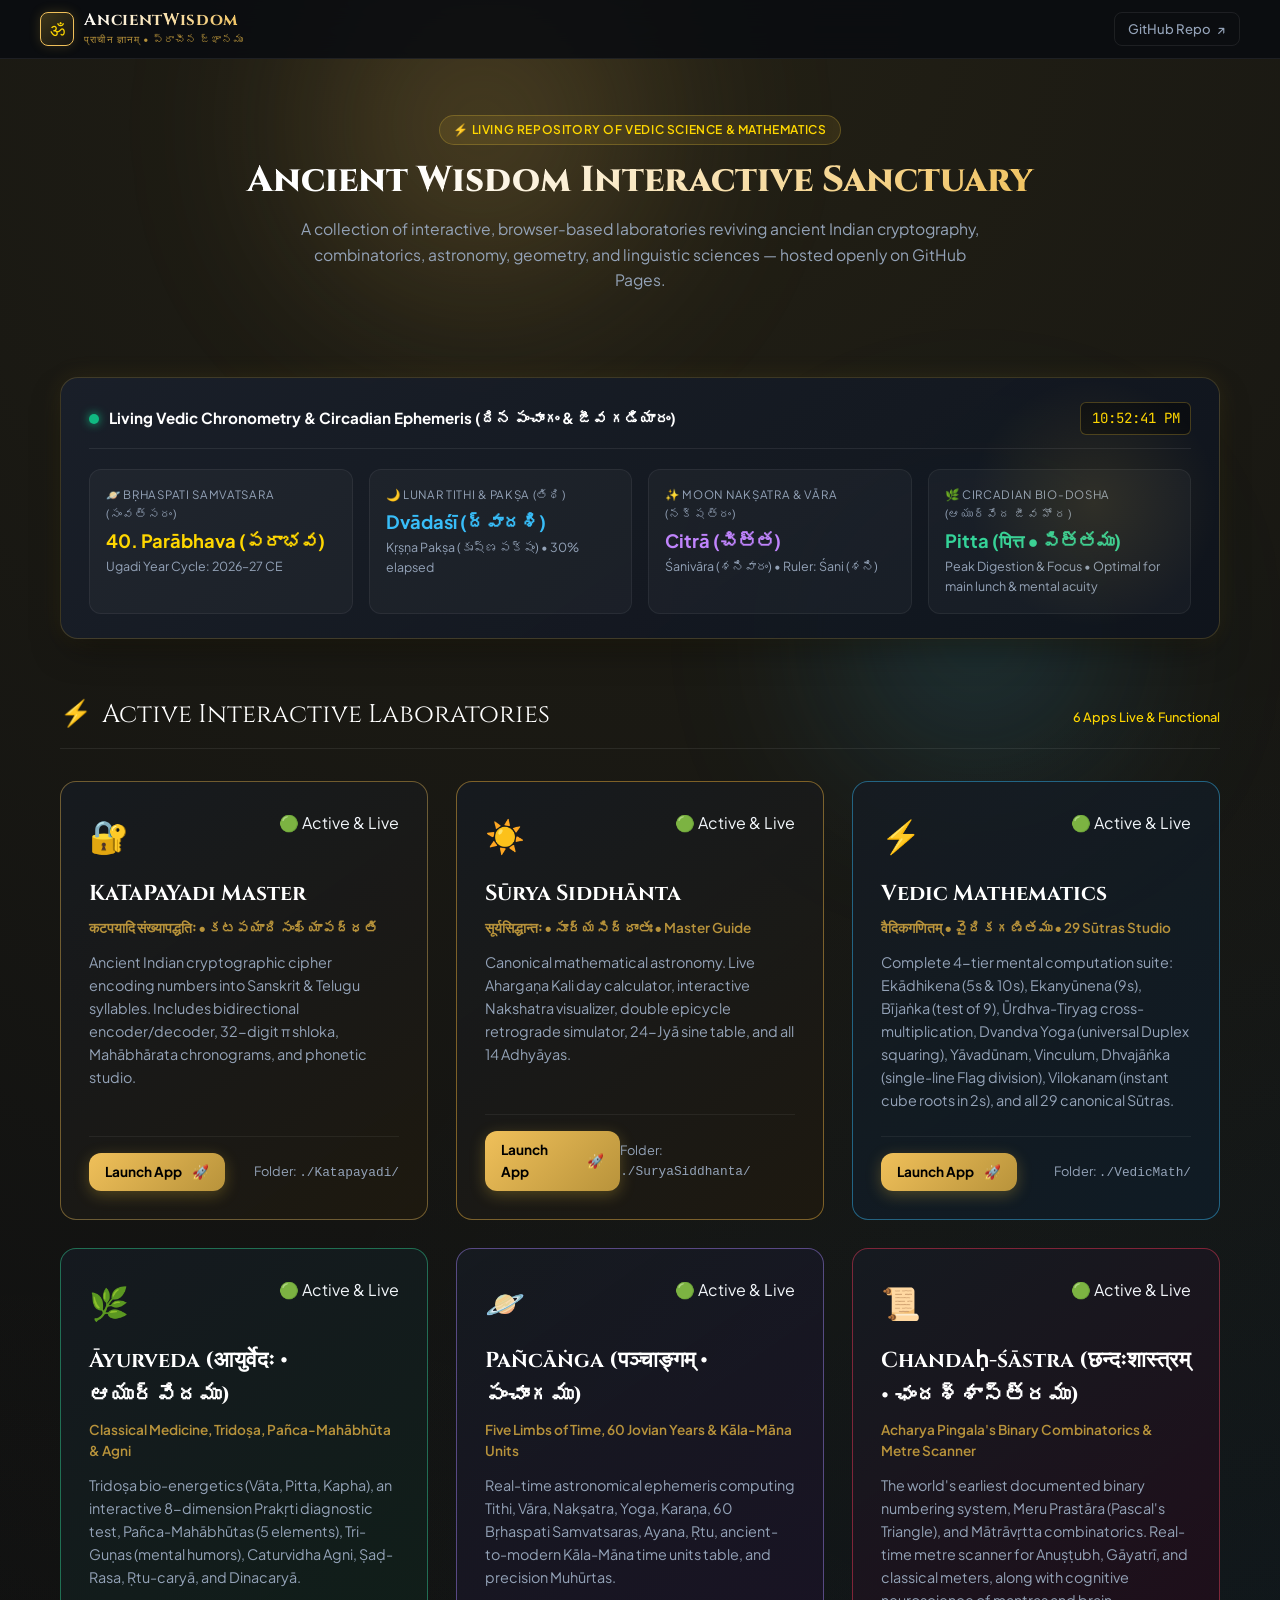
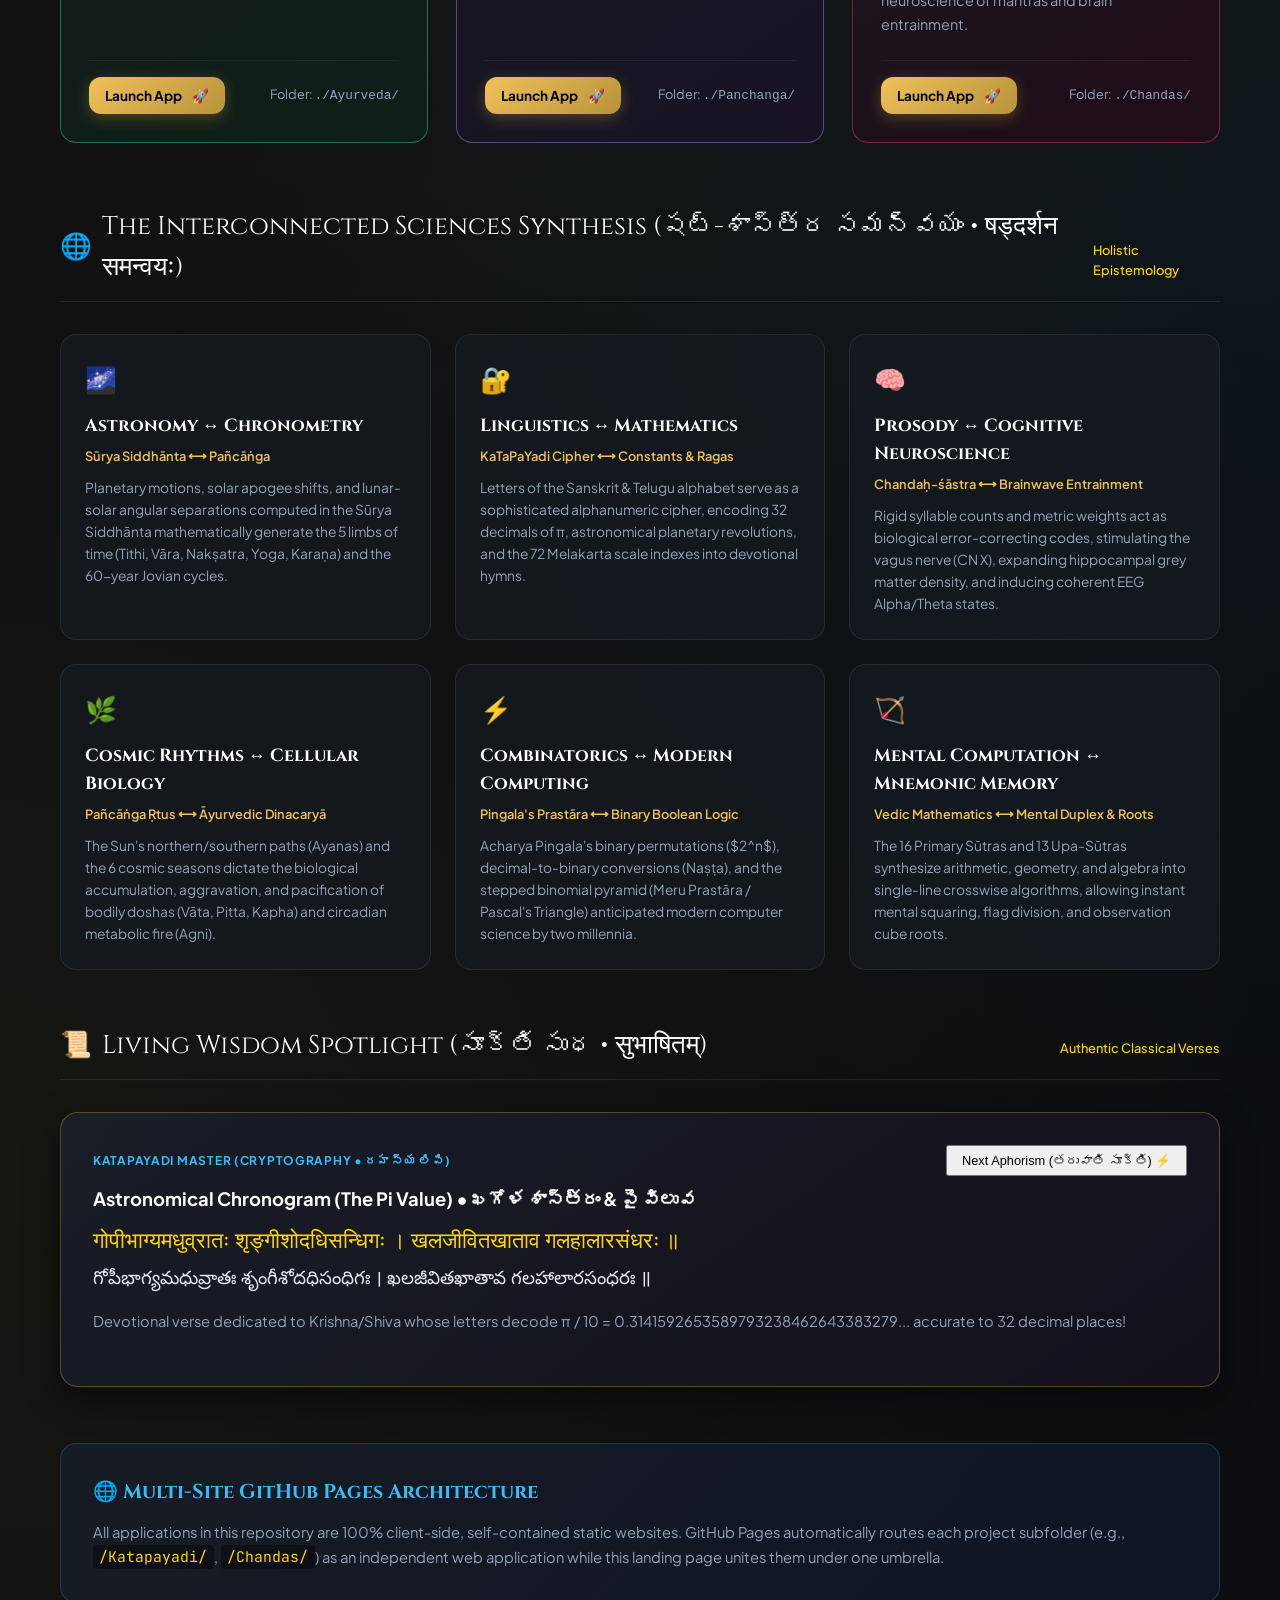
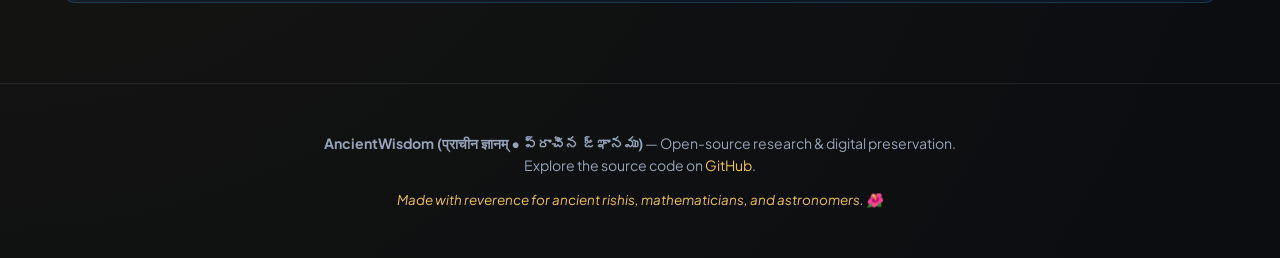
==== index.html @ 19648526 "Adding Projects" ====
<!DOCTYPE html>
<html lang="en">
<head>
  <meta charset="UTF-8">
  <meta name="viewport" content="width=device-width, initial-scale=1.0">
  <title>Ancient Wisdom (प्राचीन ज्ञानम्) — Digital Science & Heritage Portal</title>
  <link rel="icon" type="image/svg+xml" href="favicon.svg">
  <link rel="preconnect" href="https://fonts.googleapis.com">
  <link rel="preconnect" href="https://fonts.gstatic.com" crossorigin>
  <link href="https://fonts.googleapis.com/css2?family=Cinzel:wght@600;700;800;900&family=Plus+Jakarta+Sans:wght@300;400;500;600;700;800&family=JetBrains+Mono:wght@400;600&family=Noto+Sans+Telugu:wght@400;600;700&display=swap" rel="stylesheet">
  <style>
    :root {
      --bg-dark: #0a0c10;
      --bg-card: rgba(22, 27, 34, 0.75);
      --bg-card-hover: rgba(30, 38, 48, 0.9);
      --border-color: rgba(212, 175, 55, 0.22);
      --border-hover: rgba(212, 175, 55, 0.6);
      --gold-primary: #f0c05a;
      --gold-bright: #ffd700;
      --gold-dim: #b8933b;
      --accent-cyan: #38bdf8;
      --accent-emerald: #34d399;
      --text-main: #f1f5f9;
      --text-muted: #94a3b8;
      --font-display: 'Cinzel', serif;
      --font-body: 'Plus Jakarta Sans', sans-serif;
      --font-mono: 'JetBrains Mono', monospace;
    }

    * {
      box-sizing: border-box;
      margin: 0;
      padding: 0;
    }

    body {
      background-color: var(--bg-dark);
      color: var(--text-main);
      font-family: var(--font-body);
      min-height: 100vh;
      overflow-x: hidden;
      line-height: 1.6;
      background-image: 
        radial-gradient(circle at 50% 0%, rgba(212, 175, 55, 0.12) 0%, transparent 60%),
        radial-gradient(circle at 100% 50%, rgba(56, 189, 248, 0.05) 0%, transparent 50%),
        radial-gradient(circle at 0% 80%, rgba(212, 175, 55, 0.06) 0%, transparent 50%);
    }

    /* Ambient animated orbs */
    .orb {
      position: fixed;
      border-radius: 50%;
      filter: blur(100px);
      z-index: -1;
      pointer-events: none;
      opacity: 0.35;
    }
    .orb-1 {
      top: -100px;
      left: 20%;
      width: 450px;
      height: 450px;
      background: radial-gradient(circle, #f0c05a 0%, transparent 70%);
    }
    .orb-2 {
      bottom: 10%;
      right: 10%;
      width: 350px;
      height: 350px;
      background: radial-gradient(circle, #38bdf8 0%, transparent 70%);
    }

    /* Header */
    header {
      padding: 0.65rem 1.25rem;
      border-bottom: 1px solid rgba(255, 255, 255, 0.08);
      backdrop-filter: blur(16px);
      -webkit-backdrop-filter: blur(16px);
      position: sticky;
      top: 0;
      z-index: 50;
      background: rgba(10, 12, 16, 0.88);
    }

    .header-inner {
      max-width: 1200px;
      margin: 0 auto;
      display: flex;
      justify-content: space-between;
      align-items: center;
      gap: 0.75rem;
    }

    .brand {
      display: flex;
      align-items: center;
      gap: 0.65rem;
      text-decoration: none;
      color: inherit;
    }

    .brand-icon {
      width: 34px;
      height: 34px;
      background: linear-gradient(135deg, rgba(212, 175, 55, 0.25), rgba(212, 175, 55, 0.05));
      border: 1px solid var(--gold-primary);
      border-radius: 8px;
      display: flex;
      align-items: center;
      justify-content: center;
      font-size: 1.15rem;
      color: var(--gold-bright);
      box-shadow: 0 0 12px rgba(212, 175, 55, 0.2);
    }

    .brand-text h1 {
      font-family: var(--font-display);
      font-size: 1.05rem;
      font-weight: 700;
      letter-spacing: 0.04em;
      background: linear-gradient(120deg, #fff, var(--gold-primary));
      -webkit-background-clip: text;
      -webkit-text-fill-color: transparent;
      line-height: 1.2;
    }

    .brand-text span {
      font-size: 0.65rem;
      color: var(--gold-dim);
      letter-spacing: 0.1em;
      text-transform: uppercase;
      display: block;
    }

    .header-links a {
      color: var(--text-muted);
      text-decoration: none;
      font-size: 0.82rem;
      font-weight: 500;
      padding: 0.35rem 0.8rem;
      border-radius: 8px;
      border: 1px solid rgba(255, 255, 255, 0.08);
      transition: all 0.25s ease;
      display: inline-flex;
      align-items: center;
      gap: 0.4rem;
    }

    .header-links a:hover {
      color: #fff;
      border-color: var(--gold-primary);
      background: rgba(212, 175, 55, 0.1);
    }

    /* Container */
    .container {
      max-width: 1200px;
      margin: 0 auto;
      padding: 2rem 1.25rem 5rem;
    }

    /* Hero */
    .hero {
      text-align: center;
      margin-bottom: 2.75rem;
      padding: 1.5rem 0 1rem;
    }

    .hero-badge {
      display: inline-flex;
      align-items: center;
      gap: 0.4rem;
      background: rgba(212, 175, 55, 0.12);
      border: 1px solid rgba(212, 175, 55, 0.3);
      color: var(--gold-bright);
      font-size: 0.75rem;
      font-weight: 600;
      padding: 0.3rem 0.85rem;
      border-radius: 50px;
      margin-bottom: 0.85rem;
      letter-spacing: 0.05em;
      text-transform: uppercase;
    }

    .hero-title {
      font-family: var(--font-display);
      font-size: 2.25rem;
      font-weight: 800;
      line-height: 1.2;
      margin-bottom: 0.85rem;
      background: linear-gradient(135deg, #ffffff 30%, #f0c05a 85%, #b8933b 100%);
      -webkit-background-clip: text;
      -webkit-text-fill-color: transparent;
    }

    .hero-subtitle {
      font-size: 0.98rem;
      color: var(--text-muted);
      max-width: 700px;
      margin: 0 auto 1.5rem;
      line-height: 1.65;
    }

    /* Section Headings */
    .section-header {
      display: flex;
      justify-content: space-between;
      align-items: baseline;
      margin-bottom: 2rem;
      border-bottom: 1px solid rgba(255, 255, 255, 0.08);
      padding-bottom: 0.75rem;
    }

    .section-title {
      font-family: var(--font-display);
      font-size: 1.6rem;
      color: #fff;
      display: flex;
      align-items: center;
      gap: 0.6rem;
    }

    .section-badge {
      font-size: 0.8rem;
      color: var(--gold-bright);
      font-family: var(--font-body);
      font-weight: 500;
    }

    /* Live Ephemeris Dashboard */
    .live-dashboard {
      background: linear-gradient(145deg, rgba(26, 32, 44, 0.9), rgba(15, 20, 28, 0.95));
      border: 1px solid var(--border-color);
      border-radius: 18px;
      padding: 1.5rem 1.75rem;
      margin-bottom: 3.5rem;
      box-shadow: 0 15px 35px -10px rgba(0, 0, 0, 0.5), 0 0 25px rgba(212, 175, 55, 0.1);
      position: relative;
      overflow: hidden;
    }

    .live-dashboard::before {
      content: "";
      position: absolute;
      top: 0;
      right: 0;
      width: 250px;
      height: 250px;
      background: radial-gradient(circle, rgba(212, 175, 55, 0.12) 0%, transparent 70%);
      pointer-events: none;
    }

    .dashboard-header {
      display: flex;
      justify-content: space-between;
      align-items: center;
      flex-wrap: wrap;
      gap: 0.75rem;
      margin-bottom: 1.25rem;
      border-bottom: 1px solid rgba(255, 255, 255, 0.08);
      padding-bottom: 0.85rem;
    }

    .dash-title {
      display: flex;
      align-items: center;
      gap: 0.6rem;
      font-size: 0.95rem;
      font-weight: 700;
      color: #fff;
    }

    .live-dot {
      width: 10px;
      height: 10px;
      border-radius: 50%;
      background: #10b981;
      box-shadow: 0 0 10px #10b981;
      animation: pulseLive 2s infinite;
    }

    @keyframes pulseLive {
      0%, 100% { opacity: 1; transform: scale(1); }
      50% { opacity: 0.4; transform: scale(0.85); }
    }

    .dash-clock {
      font-family: var(--font-mono);
      font-size: 0.88rem;
      color: var(--gold-bright);
      background: rgba(0, 0, 0, 0.4);
      padding: 0.25rem 0.65rem;
      border-radius: 6px;
      border: 1px solid rgba(212, 175, 55, 0.3);
    }

    .dashboard-grid {
      display: grid;
      grid-template-columns: repeat(auto-fit, minmax(220px, 1fr));
      gap: 1rem;
    }

    .dash-tile {
      background: rgba(255, 255, 255, 0.03);
      border: 1px solid rgba(255, 255, 255, 0.06);
      border-radius: 12px;
      padding: 1rem;
      transition: all 0.25s ease;
    }

    .dash-tile:hover {
      background: rgba(255, 255, 255, 0.06);
      border-color: rgba(212, 175, 55, 0.3);
      transform: translateY(-2px);
    }

    .dash-label {
      font-size: 0.72rem;
      text-transform: uppercase;
      letter-spacing: 0.06em;
      color: var(--text-muted);
      margin-bottom: 0.35rem;
    }

    .dash-val {
      font-size: 1.15rem;
      font-weight: 700;
      line-height: 1.3;
      margin-bottom: 0.25rem;
    }

    .dash-sub {
      font-size: 0.78rem;
      color: var(--text-muted);
    }

    .text-gold { color: var(--gold-bright); }
    .text-cyan { color: var(--accent-cyan); }
    .text-purple { color: #c084fc; }
    .text-emerald { color: #34d399; }

    /* Synthesis & Wisdom Sections */
    .synthesis-grid {
      display: grid;
      grid-template-columns: repeat(auto-fill, minmax(320px, 1fr));
      gap: 1.5rem;
      margin-bottom: 3.5rem;
    }

    .synthesis-card {
      background: var(--bg-card);
      border: 1px solid rgba(255, 255, 255, 0.08);
      border-radius: 16px;
      padding: 1.5rem;
      transition: all 0.25s ease;
      position: relative;
      overflow: hidden;
    }

    .synthesis-card:hover {
      background: var(--bg-card-hover);
      border-color: var(--border-hover);
      transform: translateY(-3px);
      box-shadow: 0 10px 30px rgba(0, 0, 0, 0.5);
    }

    .synthesis-icon {
      font-size: 1.6rem;
      margin-bottom: 0.75rem;
      display: inline-block;
    }

    .synthesis-title {
      font-family: var(--font-display);
      font-size: 1.1rem;
      color: #fff;
      font-weight: 700;
      margin-bottom: 0.35rem;
    }

    .synthesis-bridge {
      font-size: 0.8rem;
      color: var(--gold-primary);
      font-weight: 600;
      margin-bottom: 0.65rem;
      display: flex;
      align-items: center;
      gap: 0.4rem;
    }

    .synthesis-desc {
      font-size: 0.86rem;
      color: var(--text-muted);
      line-height: 1.6;
    }

    /* Wisdom Card */
    .wisdom-card {
      background: linear-gradient(145deg, rgba(26, 32, 44, 0.85), rgba(20, 16, 28, 0.95));
      border: 1px solid rgba(212, 175, 55, 0.35);
      border-radius: 18px;
      padding: 2rem;
      margin-bottom: 3.5rem;
      position: relative;
      box-shadow: 0 12px 35px rgba(0, 0, 0, 0.45);
    }

    .wisdom-shloka {
      font-family: var(--font-display);
      font-size: 1.35rem;
      color: var(--gold-bright);
      margin: 0.75rem 0 0.5rem;
      line-height: 1.5;
    }

    .wisdom-telugu {
      font-family: 'Noto Sans Telugu', var(--font-body);
      font-size: 1.15rem;
      color: #e2e8f0;
      margin-bottom: 0.85rem;
      line-height: 1.6;
    }

    .wisdom-meaning {
      font-size: 0.92rem;
      color: var(--text-muted);
      line-height: 1.65;
      margin-bottom: 1.25rem;
    }

    .btn-launch {
      display: inline-flex;
      align-items: center;
      gap: 0.6rem;
      background: linear-gradient(135deg, #f0c05a, #b8933b);
      color: #000;
      font-weight: 700;
      padding: 0.85rem 1.75rem;
      border-radius: 12px;
      text-decoration: none;
      font-size: 0.95rem;
      transition: all 0.25s ease;
      box-shadow: 0 4px 15px rgba(212, 175, 55, 0.3);
    }

    .btn-launch:hover {
      transform: translateY(-2px);
      box-shadow: 0 6px 22px rgba(212, 175, 55, 0.5);
      filter: brightness(1.1);
    }

    /* Grid for Upcoming Apps */
    .apps-grid {
      display: grid;
      grid-template-columns: repeat(auto-fill, minmax(320px, 1fr));
      gap: 1.75rem;
      margin-bottom: 4rem;
    }

    .app-card {
      background: var(--bg-card);
      border: 1px solid rgba(255, 255, 255, 0.08);
      border-radius: 16px;
      padding: 1.75rem;
      transition: all 0.3s ease;
      display: flex;
      flex-direction: column;
      justify-content: space-between;
    }

    .app-card:hover {
      background: var(--bg-card-hover);
      border-color: rgba(212, 175, 55, 0.3);
      transform: translateY(-3px);
    }

    .app-card-header {
      display: flex;
      justify-content: space-between;
      align-items: flex-start;
      margin-bottom: 1rem;
    }

    .app-icon {
      font-size: 2rem;
    }

    .app-name {
      font-family: var(--font-display);
      font-size: 1.35rem;
      font-weight: 700;
      color: #fff;
      margin-bottom: 0.35rem;
    }

    .app-sub {
      color: var(--gold-dim);
      font-size: 0.85rem;
      font-weight: 600;
      margin-bottom: 0.75rem;
    }

    .app-card p {
      color: var(--text-muted);
      font-size: 0.9rem;
      line-height: 1.6;
      margin-bottom: 1.5rem;
    }

    .app-card-footer {
      display: flex;
      justify-content: space-between;
      align-items: center;
      border-top: 1px solid rgba(255, 255, 255, 0.06);
      padding-top: 1rem;
      font-size: 0.8rem;
      color: var(--text-muted);
    }

    /* Architecture Callout */
    .info-box {
      background: linear-gradient(135deg, rgba(26, 32, 44, 0.7), rgba(15, 23, 42, 0.8));
      border: 1px solid rgba(56, 189, 248, 0.2);
      border-radius: 16px;
      padding: 2rem;
      margin-top: 2rem;
    }

    .info-box h3 {
      font-family: var(--font-display);
      color: var(--accent-cyan);
      font-size: 1.25rem;
      margin-bottom: 0.75rem;
      display: flex;
      align-items: center;
      gap: 0.5rem;
    }

    .info-box p {
      color: var(--text-muted);
      font-size: 0.92rem;
      line-height: 1.7;
    }

    .info-box code {
      font-family: var(--font-mono);
      background: rgba(0, 0, 0, 0.4);
      padding: 0.15rem 0.4rem;
      border-radius: 4px;
      color: var(--gold-bright);
    }

    /* Footer */
    footer {
      text-align: center;
      padding: 3rem 1.5rem;
      border-top: 1px solid rgba(255, 255, 255, 0.08);
      color: var(--text-muted);
      font-size: 0.88rem;
    }

    footer a {
      color: var(--gold-primary);
      text-decoration: none;
    }

    @media (max-width: 900px) {
      .featured-card {
        grid-template-columns: 1fr;
      }
      .hero-title {
        font-size: 2.2rem;
      }
    }
  </style>
</head>
<body>

  <div class="orb orb-1"></div>
  <div class="orb orb-2"></div>

  <!-- Header -->
  <header>
    <div class="header-inner">
      <a href="./" class="brand">
        <div class="brand-icon">ॐ</div>
        <div class="brand-text">
          <h1>AncientWisdom</h1>
          <span>प्राचीन ज्ञानम् • ప్రాచీన జ్ఞానము</span>
        </div>
      </a>
      <div class="header-links">
        <a href="https://github.com/nikhilgajam/AncientWisdom" target="_blank" rel="noopener">
          <span>GitHub Repo</span> ↗
        </a>
      </div>
    </div>
  </header>

  <div class="container">

    <!-- Hero Section -->
    <section class="hero">
      <div class="hero-badge">⚡ Living Repository of Vedic Science & Mathematics</div>
      <h2 class="hero-title">Ancient Wisdom Interactive Sanctuary</h2>
      <p class="hero-subtitle">
        A collection of interactive, browser-based laboratories reviving ancient Indian 
        cryptography, combinatorics, astronomy, geometry, and linguistic sciences — hosted 
        openly on GitHub Pages.
      </p>
    </section>

    <!-- Live Sacred Chronometry & Circadian Ephemeris Dashboard -->
    <div class="live-dashboard">
      <div class="dashboard-header">
        <div class="dash-title">
          <span class="live-dot"></span>
          <span>Living Vedic Chronometry & Circadian Ephemeris (దిన పంచాంగం & జీవ గడియారం)</span>
        </div>
        <div id="liveClock" class="dash-clock">--:--:--</div>
      </div>
      <div class="dashboard-grid">
        <div class="dash-tile">
          <div class="dash-label">🪐 Bṛhaspati Samvatsara (సంవత్సరం)</div>
          <div id="dashSamvatsara" class="dash-val text-gold">Loading...</div>
          <div id="dashYearRange" class="dash-sub">60-Year Jovian Cycle</div>
        </div>
        <div class="dash-tile">
          <div class="dash-label">🌙 Lunar Tithi & Pakṣa (తిథి)</div>
          <div id="dashTithi" class="dash-val text-cyan">Loading...</div>
          <div id="dashTithiDetail" class="dash-sub">Sun-Moon Phase</div>
        </div>
        <div class="dash-tile">
          <div class="dash-label">✨ Moon Nakṣatra & Vāra (నక్షత్రం)</div>
          <div id="dashNakshatra" class="dash-val text-purple">Loading...</div>
          <div id="dashVara" class="dash-sub">Solar Weekday Lord</div>
        </div>
        <div class="dash-tile">
          <div class="dash-label">🌿 Circadian Bio-Dosha (ఆయుర్వేద జీవ హోర)</div>
          <div id="dashDosha" class="dash-val text-emerald">Loading...</div>
          <div id="dashDoshaAdvice" class="dash-sub">Active Metabolic Period</div>
        </div>
      </div>
    </div>

    <!-- Active Interactive Applications Grid -->
    <div class="section-header">
      <div class="section-title">
        <span>⚡</span> Active Interactive Laboratories
      </div>
      <div class="section-badge">6 Apps Live & Functional</div>
    </div>

    <div class="apps-grid">

      <!-- Card 1: Katapayadi -->
      <div class="app-card" style="border-color: rgba(240, 192, 90, 0.4); background: linear-gradient(145deg, rgba(22, 27, 34, 0.85), rgba(30, 25, 15, 0.9));">
        <div>
          <div class="app-card-header">
            <span class="app-icon">🔐</span>
            <span class="tag tag-active">🟢 Active & Live</span>
          </div>
          <h4 class="app-name">KaTaPaYadi Master</h4>
          <div class="app-sub">कटपयादि संख्यापद्धतिः • కటపయాది సంఖ్యాపద్ధతి</div>
          <p>
            Ancient Indian cryptographic cipher encoding numbers into Sanskrit & Telugu syllables. 
            Includes bidirectional encoder/decoder, 32-digit &pi; shloka, Mahābhārata chronograms, and phonetic studio.
          </p>
        </div>
        <div class="app-card-footer">
          <a href="./Katapayadi/" class="btn-launch" style="padding: 0.5rem 1rem; font-size: 0.85rem;">
            <span>Launch App</span> 🚀
          </a>
          <span style="font-size:0.8rem; color:var(--text-muted);">Folder: <code>./Katapayadi/</code></span>
        </div>
      </div>

      <!-- Card 2: Surya Siddhanta -->
      <div class="app-card" style="border-color: rgba(245, 185, 66, 0.45); background: linear-gradient(145deg, rgba(22, 27, 34, 0.85), rgba(30, 25, 15, 0.9));">
        <div>
          <div class="app-card-header">
            <span class="app-icon">☀️</span>
            <span class="tag tag-active">🟢 Active & Live</span>
          </div>
          <h4 class="app-name">Sūrya Siddhānta</h4>
          <div class="app-sub">सूर्यसिद्धान्तः • సూర్యసిద్ధాంతః • Master Guide</div>
          <p>
            Canonical mathematical astronomy. Live Ahargaṇa Kali day calculator, 
            interactive Nakshatra visualizer, double epicycle retrograde simulator, 24-Jyā sine table, and all 14 Adhyāyas.
          </p>
        </div>
        <div class="app-card-footer">
          <a href="./SuryaSiddhanta/" class="btn-launch" style="padding: 0.5rem 1rem; font-size: 0.85rem;">
            <span>Launch App</span> 🚀
          </a>
          <span style="font-size:0.8rem; color:var(--text-muted);">Folder: <code>./SuryaSiddhanta/</code></span>
        </div>
      </div>

      <!-- Card 3: Vedic Mathematics -->
      <div class="app-card" style="border-color: rgba(56, 189, 248, 0.45); background: linear-gradient(145deg, rgba(22, 27, 34, 0.85), rgba(15, 28, 38, 0.9));">
        <div>
          <div class="app-card-header">
            <span class="app-icon">⚡</span>
            <span class="tag tag-active">🟢 Active & Live</span>
          </div>
          <h4 class="app-name">Vedic Mathematics</h4>
          <div class="app-sub">वैदिकगणितम् • వైదికగణితము • 29 Sūtras Studio</div>
          <p>
            Complete 4-tier mental computation suite: Ekādhikena (5s & 10s), Ekanyūnena (9s), Bījaṅka (test of 9), 
            Ūrdhva-Tiryag cross-multiplication, Dvandva Yoga (universal Duplex squaring), Yāvadūnam, Vinculum, 
            Dhvajāṅka (single-line Flag division), Vilokanam (instant cube roots in 2s), and all 29 canonical Sūtras.
          </p>
        </div>
        <div class="app-card-footer">
          <a href="./VedicMath/" class="btn-launch" style="padding: 0.5rem 1rem; font-size: 0.85rem;">
            <span>Launch App</span> 🚀
          </a>
          <span style="font-size:0.8rem; color:var(--text-muted);">Folder: <code>./VedicMath/</code></span>
        </div>
      </div>

      <!-- Card 4: Ayurveda -->
      <div class="app-card" style="border-color: rgba(52, 211, 153, 0.45); background: linear-gradient(145deg, rgba(22, 27, 34, 0.85), rgba(15, 32, 24, 0.9));">
        <div>
          <div class="app-card-header">
            <span class="app-icon">🌿</span>
            <span class="tag tag-active">🟢 Active & Live</span>
          </div>
          <h4 class="app-name">Āyurveda (आयुर्वेदः • ఆయుర్వేదము)</h4>
          <div class="app-sub">Classical Medicine, Tridoṣa, Pañca-Mahābhūta & Agni</div>
          <p>
            Tridoṣa bio-energetics (Vāta, Pitta, Kapha), an interactive 8-dimension Prakṛti diagnostic test, 
            Pañca-Mahābhūtas (5 elements), Tri-Guṇas (mental humors), Caturvidha Agni, Ṣaḍ-Rasa, Ṛtu-caryā, and Dinacaryā.
          </p>
        </div>
        <div class="app-card-footer">
          <a href="./Ayurveda/" class="btn-launch" style="padding: 0.5rem 1rem; font-size: 0.85rem;">
            <span>Launch App</span> 🚀
          </a>
          <span style="font-size:0.8rem; color:var(--text-muted);">Folder: <code>./Ayurveda/</code></span>
        </div>
      </div>

      <!-- Card 5: Panchanga -->
      <div class="app-card" style="border-color: rgba(167, 139, 250, 0.45); background: linear-gradient(145deg, rgba(22, 27, 34, 0.85), rgba(26, 18, 38, 0.9));">
        <div>
          <div class="app-card-header">
            <span class="app-icon">🪐</span>
            <span class="tag tag-active">🟢 Active & Live</span>
          </div>
          <h4 class="app-name">Pañcāṅga (पञ्चाङ्गम् • పంచాంగము)</h4>
          <div class="app-sub">Five Limbs of Time, 60 Jovian Years & Kāla-Māna Units</div>
          <p>
            Real-time astronomical ephemeris computing Tithi, Vāra, Nakṣatra, Yoga, Karaṇa, 
            60 Bṛhaspati Samvatsaras, Ayana, Ṛtu, ancient-to-modern Kāla-Māna time units table, and precision Muhūrtas.
          </p>
        </div>
        <div class="app-card-footer">
          <a href="./Panchanga/" class="btn-launch" style="padding: 0.5rem 1rem; font-size: 0.85rem;">
            <span>Launch App</span> 🚀
          </a>
          <span style="font-size:0.8rem; color:var(--text-muted);">Folder: <code>./Panchanga/</code></span>
        </div>
      </div>

      <!-- Card 6: Chandas -->
      <div class="app-card" style="border-color: rgba(244, 63, 94, 0.45); background: linear-gradient(145deg, rgba(22, 27, 34, 0.85), rgba(35, 12, 25, 0.9));">
        <div>
          <div class="app-card-header">
            <span class="app-icon">📜</span>
            <span class="tag tag-active">🟢 Active & Live</span>
          </div>
          <h4 class="app-name">Chandaḥ-śāstra (छन्दःशास्त्रम् • ఛందశ్శాస్త్రము)</h4>
          <div class="app-sub">Acharya Pingala's Binary Combinatorics & Metre Scanner</div>
          <p>
            The world's earliest documented binary numbering system, Meru Prastāra (Pascal's Triangle), 
            and Mātrāvṛtta combinatorics. Real-time metre scanner for Anuṣṭubh, Gāyatrī, and classical meters, 
            along with cognitive neuroscience of mantras and brain entrainment.
          </p>
        </div>
        <div class="app-card-footer">
          <a href="./Chandas/" class="btn-launch" style="padding: 0.5rem 1rem; font-size: 0.85rem;">
            <span>Launch App</span> 🚀
          </a>
          <span style="font-size:0.8rem; color:var(--text-muted);">Folder: <code>./Chandas/</code></span>
        </div>
      </div>

    </div>

    <!-- Unified Knowledge Synthesis: The Interconnected Universe -->
    <div class="section-header">
      <div class="section-title">
        <span>🌐</span> The Interconnected Sciences Synthesis (షట్-శాస్త్ర సమన్వయం • षड्दर्शन समन्वयः)
      </div>
      <div class="section-badge">Holistic Epistemology</div>
    </div>

    <div class="synthesis-grid">
      <div class="synthesis-card">
        <span class="synthesis-icon">🌌</span>
        <h4 class="synthesis-title">Astronomy ↔ Chronometry</h4>
        <div class="synthesis-bridge">Sūrya Siddhānta ⟷ Pañcāṅga</div>
        <p class="synthesis-desc">
          Planetary motions, solar apogee shifts, and lunar-solar angular separations computed in the Sūrya Siddhānta 
          mathematically generate the 5 limbs of time (Tithi, Vāra, Nakṣatra, Yoga, Karaṇa) and the 60-year Jovian cycles.
        </p>
      </div>

      <div class="synthesis-card">
        <span class="synthesis-icon">🔐</span>
        <h4 class="synthesis-title">Linguistics ↔ Mathematics</h4>
        <div class="synthesis-bridge">KaTaPaYadi Cipher ⟷ Constants & Ragas</div>
        <p class="synthesis-desc">
          Letters of the Sanskrit & Telugu alphabet serve as a sophisticated alphanumeric cipher, 
          encoding 32 decimals of &pi;, astronomical planetary revolutions, and the 72 Melakarta scale indexes into devotional hymns.
        </p>
      </div>

      <div class="synthesis-card">
        <span class="synthesis-icon">🧠</span>
        <h4 class="synthesis-title">Prosody ↔ Cognitive Neuroscience</h4>
        <div class="synthesis-bridge">Chandaḥ-śāstra ⟷ Brainwave Entrainment</div>
        <p class="synthesis-desc">
          Rigid syllable counts and metric weights act as biological error-correcting codes, 
          stimulating the vagus nerve (CN X), expanding hippocampal grey matter density, and inducing coherent EEG Alpha/Theta states.
        </p>
      </div>

      <div class="synthesis-card">
        <span class="synthesis-icon">🌿</span>
        <h4 class="synthesis-title">Cosmic Rhythms ↔ Cellular Biology</h4>
        <div class="synthesis-bridge">Pañcāṅga Ṛtus ⟷ Āyurvedic Dinacaryā</div>
        <p class="synthesis-desc">
          The Sun's northern/southern paths (Ayanas) and the 6 cosmic seasons dictate the biological accumulation, 
          aggravation, and pacification of bodily doshas (Vāta, Pitta, Kapha) and circadian metabolic fire (Agni).
        </p>
      </div>

      <div class="synthesis-card">
        <span class="synthesis-icon">⚡</span>
        <h4 class="synthesis-title">Combinatorics ↔ Modern Computing</h4>
        <div class="synthesis-bridge">Pingala's Prastāra ⟷ Binary Boolean Logic</div>
        <p class="synthesis-desc">
          Acharya Pingala's binary permutations ($2^n$), decimal-to-binary conversions (Naṣṭa), and the stepped binomial pyramid 
          (Meru Prastāra / Pascal's Triangle) anticipated modern computer science by two millennia.
        </p>
      </div>

      <div class="synthesis-card">
        <span class="synthesis-icon">🏹</span>
        <h4 class="synthesis-title">Mental Computation ↔ Mnemonic Memory</h4>
        <div class="synthesis-bridge">Vedic Mathematics ⟷ Mental Duplex & Roots</div>
        <p class="synthesis-desc">
          The 16 Primary Sūtras and 13 Upa-Sūtras synthesize arithmetic, geometry, and algebra into single-line crosswise algorithms, 
          allowing instant mental squaring, flag division, and observation cube roots.
        </p>
      </div>
    </div>

    <!-- Interactive Ancient Wisdom Spotlight -->
    <div class="section-header">
      <div class="section-title">
        <span>📜</span> Living Wisdom Spotlight (సూక్తి సుధ • सुभाषितम्)
      </div>
      <div class="section-badge">Authentic Classical Verses</div>
    </div>

    <div class="wisdom-card">
      <div style="display:flex; justify-content:space-between; align-items:center; flex-wrap:wrap; gap:0.5rem; margin-bottom:0.5rem;">
        <span id="wisdomField" style="font-size:0.75rem; text-transform:uppercase; letter-spacing:0.06em; color:var(--accent-cyan); font-weight:700;">
          KaTaPaYadi Master (Cryptography • రహస్య లిపి)
        </span>
        <button id="nextWisdomBtn" class="btn-secondary" style="margin:0; padding:0.4rem 0.85rem; font-size:0.8rem; cursor:pointer;">
          <span>Next Aphorism (తరువాతి సూక్తి)</span> ⚡
        </button>
      </div>
      <h3 id="wisdomTitle" style="color:#fff; font-size:1.15rem; font-weight:700; margin-bottom:0.5rem;">
        Astronomical Chronogram (The Pi Value) • ఖగోళ శాస్త్రం & పై విలువ
      </h3>
      <div id="wisdomShloka" class="wisdom-shloka">
        गोपीभाग्यमधुव्रातः शृङ्गीशोदधिसन्धिगः । खलजीवितखाताव गलहालारसंधरः ॥
      </div>
      <div id="wisdomTelugu" class="wisdom-telugu">
        గోపీభాగ్యమధువ్రాతః శృంగీశోదధిసంధిగః । ఖలజీవితఖాతావ గలహాలారసంధరః ॥
      </div>
      <div id="wisdomMeaning" class="wisdom-meaning">
        Devotional verse dedicated to Krishna/Shiva whose letters decode &pi; / 10 = 0.3141592653589793238462643383279... accurate to 32 decimal places!
      </div>
    </div>

    <!-- Architecture Callout -->
    <div class="info-box">
      <h3>🌐 Multi-Site GitHub Pages Architecture</h3>
      <p>
        All applications in this repository are 100% client-side, self-contained static websites. 
        GitHub Pages automatically routes each project subfolder (e.g., <code>/Katapayadi/</code>, <code>/Chandas/</code>) 
        as an independent web application while this landing page unites them under one umbrella.
      </p>
    </div>

  </div>

  <footer>
    <p>
      <strong>AncientWisdom (प्राचीन ज्ञानम् • ప్రాచీన జ్ఞానము)</strong> — Open-source research & digital preservation.
      <br>
      Explore the source code on <a href="https://github.com/nikhilgajam/AncientWisdom" target="_blank" rel="noopener">GitHub</a>.
    </p>
    <p style="margin-top: 0.75rem; font-size: 0.84rem; color: var(--gold-primary); font-style: italic;">
      Made with reverence for ancient rishis, mathematicians, and astronomers. 🌺
    </p>
  </footer>

  <script>
    // --- 1. Wisdom Spotlight Database ---
    const WISDOM_PRESETS = [
      {
        title: "Astronomical Chronogram (The Pi Value) • ఖగోళ శాస్త్రం & పై విలువ",
        field: "KaTaPaYadi Master (Cryptography • రహస్య లిపి)",
        shloka: "गोपीभाग्यमधुव्रातः शृङ्गीशोदधिसन्धिगः । खलजीवितखाताव गलहालारसंधरः ॥",
        telugu: "గోపీభాగ్యమధువ్రాతః శృంగీశోదధిసంధిగః । ఖలజీవితఖాతావ గలహాలారసంధరః ॥",
        meaning: "Devotional verse dedicated to Krishna/Shiva whose letters decode π / 10 = 0.3141592653589793238462643383279... accurate to 32 decimal places!"
      },
      {
        title: "Earth's Gravity & Spherical Cosmos • భూమి గురుత్వాకర్షణ & గోళాకారం",
        field: "Sūrya Siddhānta (Astronomy • ఖగోళ విజ్ఞానము)",
        shloka: "सर्वतः पर्वतारामग्रामवृक्षजनैर्वृतः । कन्दुकप्रतिमो धात्र्याः तिष्ठति व्योम्नि धूर्जटिः ॥",
        telugu: "సర్వతః పర్వతారామగ్రామవృక్షజనైర్వృతః । కందుకప్రతిమో ధాత్ర్యాః తిష్ఠతి వ్యోమ్ని ధూర్జటిః ॥",
        meaning: "The spherical Earth, adorned with mountains and beings, hangs suspended in space like a ball, held by its own innate attractive force (Dhāraṇātmikā Śakti)."
      },
      {
        title: "Universal Cross-Multiplication • నిలువు-అడ్డ గుణకార సూత్రం",
        field: "Vedic Mathematics (Algebra • వైదిక గణితము)",
        shloka: "ऊर्ध्वतिर्यग्भ्यां च एव सर्वत्र प्रयुज्यते ।",
        telugu: "ఊర్ధ్వతిర్యగ్భ్యాం చ ఏవ సర్వత్ర ప్రయుజ్యతే ।",
        meaning: "Vertically and Crosswise: The universal algebraic algorithm multiplying numbers or polynomial terms of any arbitrary size in a single simultaneous mental step."
      },
      {
        title: "The Definition of Complete Health • సంపూర్ణ ఆరోగ్య లక్షణం",
        field: "Āyurveda (Science of Life • ఆయుర్వేదము)",
        shloka: "समदोषः समाग्निश्च समधातुमलक्रियः । प्रसन्नात्मेन्द्रियमनाः स्वस्थ इत्यभिधीयते ॥",
        telugu: "సమదోషః సమాగ్నిశ్చ సమధాతుమలక్రియః । ప్రసన్నాత్మేంద్రియమనాః స్వస్థ ఇత్యభిధీయతే ॥",
        meaning: "One who has balanced doshas, balanced digestive fire (Agni), healthy bodily tissues (Dhātus), and normal eliminations, with a joyful spirit, calm senses, and peaceful mind is defined as Healthy (Svastha)."
      },
      {
        title: "The Mnemonic Meter Ring • ఛందస్సు సూత్ర వలయం",
        field: "Chandaḥ-śāstra (Combinatorics • ఛందశ్శాస్త్రము)",
        shloka: "यमाता राजभानसलगाम् ।",
        telugu: "యమాతా రాజభానసలగాం ।",
        meaning: "Acharya Pingala's 10-syllable circular mnemonic generating all 8 metric triplets (Gaṇas), binary permutations, and the foundations of computational prosody."
      },
      {
        title: "The Biological Breath of Time • కాల శ్వాస విభజన",
        field: "Pañcāṅga (Chronometry • పంచాంగము)",
        shloka: "प्राणादिः कथितః कालो मूर्तश्चामूर्त एव च । षट् प्राणाः विనాडी स्यात् तत् षष्ट्या नाडिका स्मृता ॥",
        telugu: "ప్రాణాదిః కథితః కాలో మూర్తశ్చామూర్త ఏవ చ । షట్ ప్రాణాః వినాడీ స్యాత్ తత్ షష్ట్యా నాడికా స్మృతా ॥",
        meaning: "Time is measured from human breath: 1 Prāṇa = 4 sidereal seconds. 6 Prāṇas = 1 Pala (24s). 60 Palas = 1 Ghaṭikā (24 min). 60 Ghaṭikās = 1 Ahorātra (24 hr)."
      }
    ];

    let currentWisdomIdx = 0;
    const nextBtn = document.getElementById("nextWisdomBtn");
    if (nextBtn) {
      nextBtn.addEventListener("click", () => {
        currentWisdomIdx = (currentWisdomIdx + 1) % WISDOM_PRESETS.length;
        const item = WISDOM_PRESETS[currentWisdomIdx];
        document.getElementById("wisdomField").textContent = item.field;
        document.getElementById("wisdomTitle").textContent = item.title;
        document.getElementById("wisdomShloka").textContent = item.shloka;
        document.getElementById("wisdomTelugu").textContent = item.telugu;
        document.getElementById("wisdomMeaning").textContent = item.meaning;
      });
    }

    // --- 2. Live Ephemeris & Circadian Calculator ---
    const SAMVATSARAS = [
      "1. Prabhava (ప్రభవ)", "2. Vibhava (విభవ)", "3. Śukla (శుక్ల)", "4. Pramodadūta (ప్రమోదూత)", "5. Prajāpati (ప్రజాపతి)",
      "6. Aṅgiras (ఆంగీరస)", "7. Śrīmukha (శ్రీముఖ)", "8. Bhāva (భావ)", "9. Yuva (యువ)", "10. Dhātṛ (ధాత)",
      "11. Īśvara (ఈశ్వర)", "12. Bahudhānya (బహుధాన్య)", "13. Pramāthin (ప్రమాథి)", "14. Vikrama (విక్రమ)", "15. Vṛṣa (వృష)",
      "16. Citrabhānu (చిత్రభాను)", "17. Svabhānu (స్వభాను)", "18. Tāraṇa (తారణ)", "19. Pārthiva (పార్థివ)", "20. Vyaya (వ్యయ)",
      "21. Sarvajit (సర్వజిత్తు)", "22. Sarvadhārin (సర్వధారి)", "23. Virodhin (విరోధి)", "24. Vikṛta (వికృతి)", "25. Khara (ఖర)",
      "26. Nandana (నందన)", "27. Vijaya (విజయ)", "28. Jaya (జయ)", "29. Manmatha (మన్మథ)", "30. Durmukha (దుర్ముఖి)",
      "31. Hemalamba (హేవిలంబి)", "32. Vilamba (విలంబి)", "33. Vikārin (వికారి)", "34. Śārvarin (శార్వరి)", "35. Plava (ప్లవ)",
      "36. Śubhakṛt (శుభకృతు)", "37. Śobhakṛt (శోభకృతు)", "38. Krodhin (క్రోధి)", "39. Viśvāvasu (విశ్వావసు)", "40. Parābhava (పరాభవ)",
      "41. Plavaṅga (ప్లవంగ)", "42. Kīlaka (కీలక)", "43. Saumya (సౌమ్య)", "44. Sādhāraṇa (సాధారణ)", "45. Virodhakṛt (విరోధకృతు)",
      "46. Paridhāvin (పరీధావి)", "47. Pramādin (ప్రమాదీచ)", "48. Ānanda (ఆనంద)", "49. Rākṣasa (రాక్షస)", "50. Anala (నల)",
      "51. Piṅgala (పింగళ)", "52. Kālayukti (కాలయుక్తి)", "53. Siddhārthin (సిద్ధార్థి)", "54. Raudra (రౌద్రి)", "55. Durmati (దుర్మతి)",
      "56. Dundubhi (దుందుభి)", "57. Rudhirodgārin (రుధిరోద్గారి)", "58. Raktākṣa (రక్తాక్షి)", "59. Krodhana (క్రోధన)", "60. Kṣaya (క్షయ)"
    ];

    const TITHIS = [
      "Pratipadā (పాడ్యమి)", "Dvitīyā (విదియ)", "Tṛtīyā (తదియ)", "Caturthī (చవితి)", "Pañcamī (పంచమి)",
      "Ṣaṣṭhī (షష్ఠి)", "Saptamī (సప్తమి)", "Aṣṭamī (అష్టమి)", "Navamī (నవమి)", "Daśamī (దశమి)",
      "Ekādaśī (ఏకాదశి)", "Dvādaśī (ద్వాదశి)", "Trayodaśī (త్రయోదశి)", "Caturdaśī (చతుర్దశి)", "Pūrṇimā (పౌర్ణమి)",
      "Pratipadā (పాడ్యమి)", "Dvitīyā (విదియ)", "Tṛtīyā (తదియ)", "Caturthī (చవితి)", "Pañcamī (పంచమి)",
      "Ṣaṣṭhī (షష్ఠి)", "Saptamī (సప్తమి)", "Aṣṭamī (అష్టమి)", "Navamī (నవమి)", "Daśamī (దశమి)",
      "Ekādaśī (ఏకాదశి)", "Dvādaśī (ద్వాదశి)", "Trayodaśī (త్రయోదశి)", "Caturdaśī (చతుర్దశి)", "Amāvāsyā (అమావాస్య)"
    ];

    const NAKSHATRAS = [
      "Aśvinī (అశ్విని)", "Bharaṇī (భరణి)", "Kṛttikā (కృత్తిక)", "Rohiṇī (రోహిణి)", "Mṛgaśīrṣā (మృగశిర)",
      "Ārdrā (ఆర్ద్ర)", "Punarvasu (పునర్వసు)", "Puṣya (పుష్యమి)", "Āśleṣā (ఆశ్లేష)", "Maghā (మఘ)",
      "Pūrva Phālgunī (పుబ్బ)", "Uttara Phālgunī (ఉత్తర)", "Hasta (హస్త)", "Citrā (చిత్త)", "Svātī (స్వాతి)",
      "Viśākhā (విశాఖ)", "Anurādhā (అనూరాధ)", "Jyeṣṭhā (జ్యేష్ఠ)", "Mūla (మూల)", "Pūrvāṣāḍhā (పూర్వాషాఢ)",
      "Uttarāṣāḍhā (ఉత్తరాషాఢ)", "Śravaṇa (శ్రవణం)", "Dhaniṣṭhā (ధనిష్ఠ)", "Śatabhiṣak (శతభిషం)", "Pūrva Bhādrapadā (పూర్వాభాద్ర)",
      "Uttara Bhādrapadā (ఉత్తరాభాద్ర)", "Revatī (రేవతి)"
    ];

    const VARAS = [
      { name: "Ravivāra (ఆదివారం)", lord: "Sūrya (సూర్యుడు)" },
      { name: "Somavāra (సోమవారం)", lord: "Candra (చంద్రుడు)" },
      { name: "Maṅgalavāra (మంగళవారం)", lord: "Maṅgala (కుజుడు)" },
      { name: "Budhavāra (బుధవారం)", lord: "Budha (బుధుడు)" },
      { name: "Guruvāra (గురువారం)", lord: "Bṛhaspati (గురువు)" },
      { name: "Śukravāra (శుక్రవారం)", lord: "Śukra (శుక్రుడు)" },
      { name: "Śanivāra (శనివారం)", lord: "Śani (శని)" }
    ];

    function updateLiveDashboard() {
      const now = new Date();

      // Clock
      const clockEl = document.getElementById("liveClock");
      if (clockEl) {
        clockEl.textContent = now.toLocaleTimeString([], { hour: "2-digit", minute: "2-digit", second: "2-digit" });
      }

      const y = now.getFullYear();
      const m = now.getMonth() + 1;
      const d = now.getDate();
      const hours = now.getHours() + now.getMinutes() / 60;

      // Samvatsara
      const effY = (m < 3 || (m === 3 && d < 22)) ? y - 1 : y;
      const samvatIdx = ((effY - 1987) % 60 + 60) % 60;
      const endShort = (effY + 1).toString().slice(-2);

      const samvatEl = document.getElementById("dashSamvatsara");
      const yearRangeEl = document.getElementById("dashYearRange");
      if (samvatEl) samvatEl.textContent = SAMVATSARAS[samvatIdx];
      if (yearRangeEl) yearRangeEl.textContent = `Ugadi Year Cycle: ${effY}–${endShort} CE`;

      // Julian Day & Ahargana (from Surya Siddhanta)
      let jy = y, jm = m;
      if (jm <= 2) { jy -= 1; jm += 12; }
      const A = Math.floor(jy / 100);
      const B = 2 - A + Math.floor(A / 4);
      const jd = Math.floor(365.25 * (jy + 4716)) + Math.floor(30.6001 * (jm + 1)) + d + B - 1524.5 + (hours / 24.0);
      const ahargana = jd - 588465.5; // Kali Epoch

      // Sun and Moon
      const sunRev = (ahargana * 4320000) / 1577917828;
      const sunLong = (sunRev - Math.floor(sunRev)) * 360;
      const moonRev = (ahargana * 57753336) / 1577917828;
      const moonMean = (moonRev - Math.floor(moonRev)) * 360;
      const apogeeRev = (ahargana * 488203) / 1577917828;
      const apogeeLong = (apogeeRev - Math.floor(apogeeRev)) * 360;
      const anomaly = ((moonMean - apogeeLong) % 360 + 360) % 360;
      const manda = (32.0 / 360.0) * (180.0 / Math.PI) * Math.sin(anomaly * (Math.PI / 180));
      const moonTrue = ((moonMean - manda) % 360 + 360) % 360;

      // Tithi
      const sep = ((moonTrue - sunLong) % 360 + 360) % 360;
      const tithiIdx = Math.floor(sep / 12) % 30;
      const paksha = tithiIdx < 15 ? "Śukla Pakṣa (శుక్ల పక్షం)" : "Kṛṣṇa Pakṣa (కృష్ణ పక్షం)";
      const tithiEl = document.getElementById("dashTithi");
      const tithiDetailEl = document.getElementById("dashTithiDetail");
      if (tithiEl) tithiEl.textContent = TITHIS[tithiIdx];
      if (tithiDetailEl) tithiDetailEl.textContent = `${paksha} • ${((sep % 12) / 12 * 100).toFixed(0)}% elapsed`;

      // Nakshatra & Vara
      const nakIdx = Math.floor((moonTrue * 60) / 800) % 27;
      const dayOfWeek = now.getDay();
      const nakEl = document.getElementById("dashNakshatra");
      const varaEl = document.getElementById("dashVara");
      if (nakEl) nakEl.textContent = NAKSHATRAS[nakIdx];
      if (varaEl) varaEl.textContent = `${VARAS[dayOfWeek].name} • Ruler: ${VARAS[dayOfWeek].lord}`;

      // Ayurvedic Circadian Bio-Clock
      const curHour = now.getHours();
      let doshaName = "", doshaAdvice = "";
      if ((curHour >= 6 && curHour < 10) || (curHour >= 18 && curHour < 22)) {
        doshaName = "Kapha (कफ • కఫము)";
        doshaAdvice = "Stability & Grounding • Best for exercise & light nourishing meals";
      } else if ((curHour >= 10 && curHour < 14) || (curHour >= 22 || curHour < 2)) {
        doshaName = "Pitta (पित्त • పిత్తము)";
        doshaAdvice = "Peak Digestion & Focus • Optimal for main lunch & mental acuity";
      } else {
        doshaName = "Vāta (वात • వాతము)";
        doshaAdvice = "Movement & Intuition • Ideal for meditation, study & creative thought";
      }

      const doshaEl = document.getElementById("dashDosha");
      const doshaAdviceEl = document.getElementById("dashDoshaAdvice");
      if (doshaEl) doshaEl.textContent = doshaName;
      if (doshaAdviceEl) doshaAdviceEl.textContent = doshaAdvice;
    }

    document.addEventListener("DOMContentLoaded", () => {
      updateLiveDashboard();
      setInterval(updateLiveDashboard, 1000);
    });
  </script>
</body>
</html>
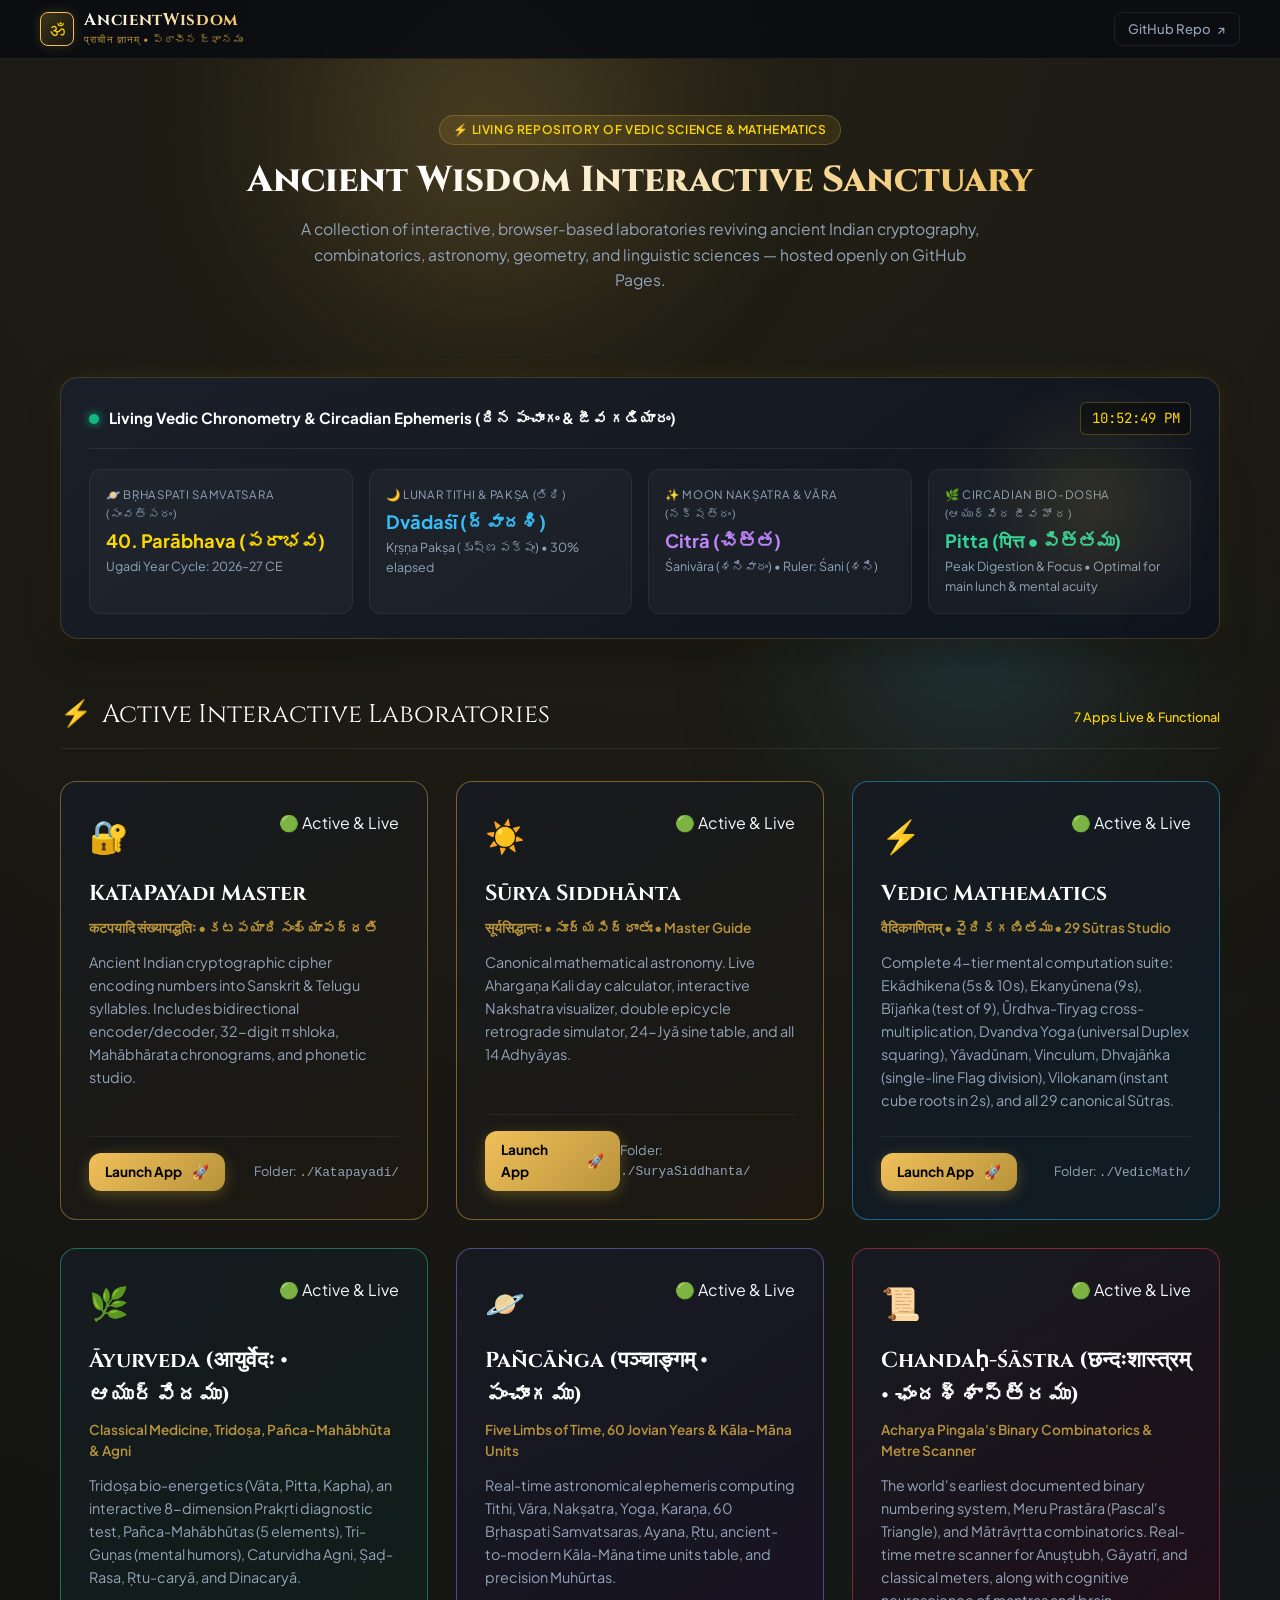
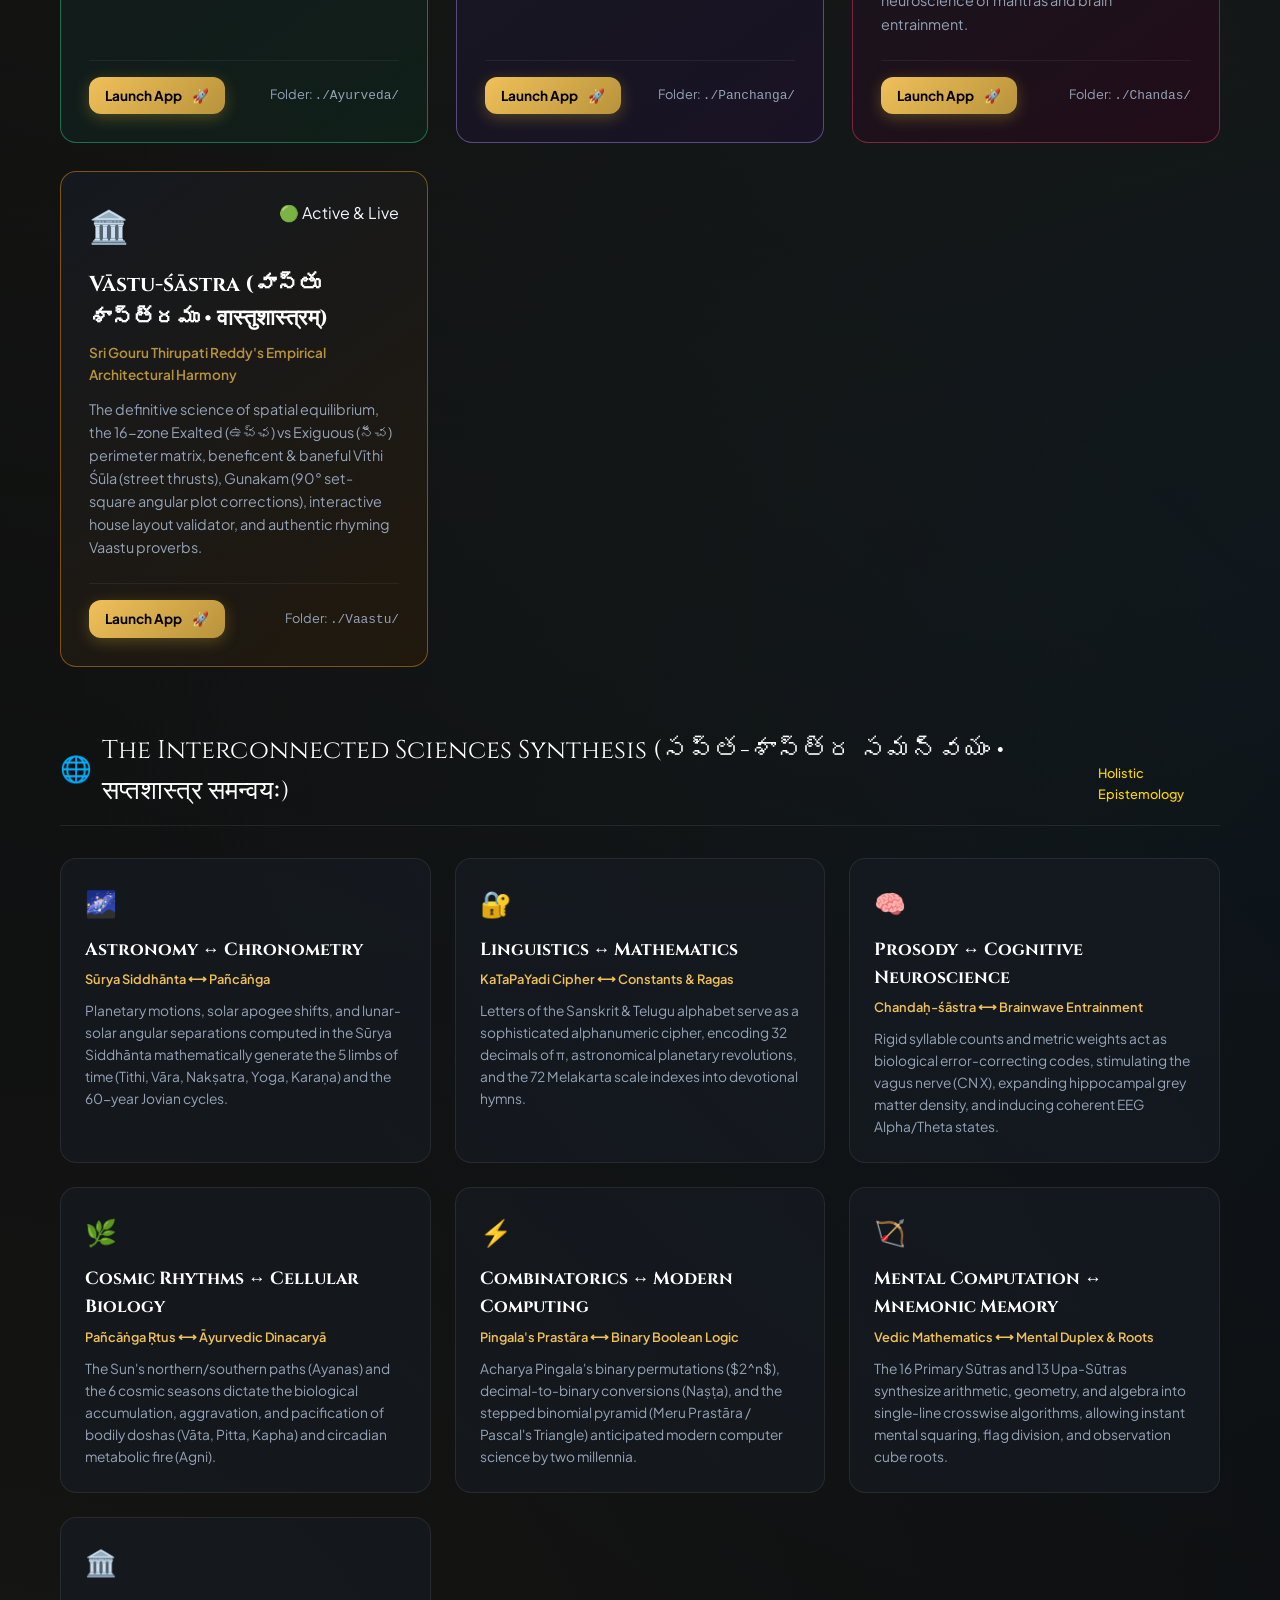
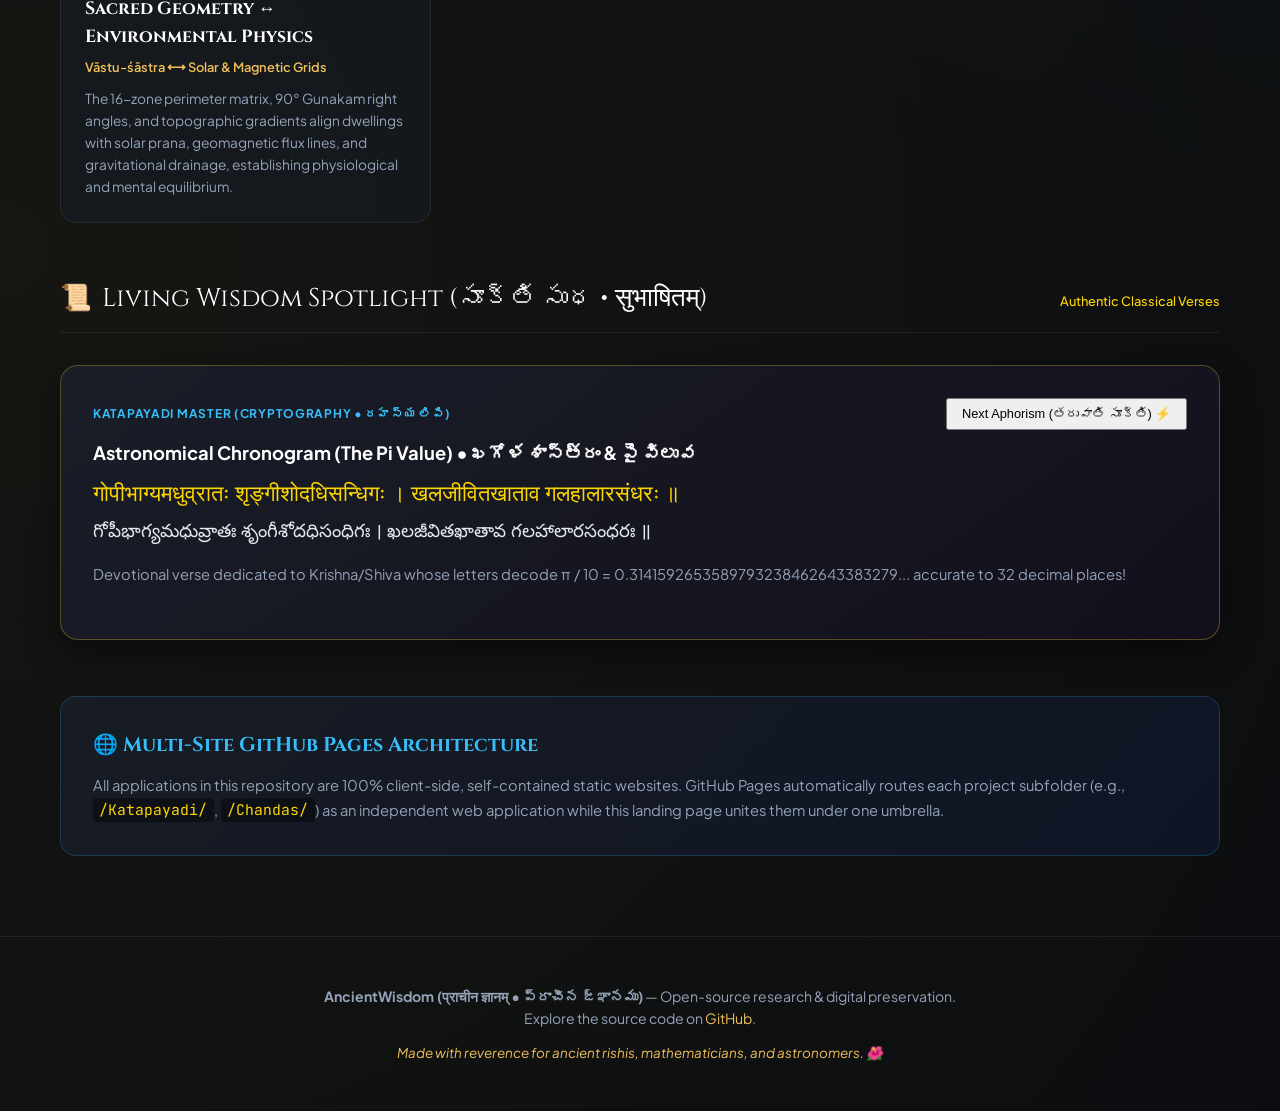
==== commit ec79c5ae: "Adding Vaastu Project" ====
--- a/index.html
+++ b/index.html
@@ -648,7 +648,7 @@
       <div class="section-title">
         <span>⚡</span> Active Interactive Laboratories
       </div>
-      <div class="section-badge">6 Apps Live & Functional</div>
+      <div class="section-badge">7 Apps Live & Functional</div>
     </div>
 
     <div class="apps-grid">
@@ -787,12 +787,35 @@
         </div>
       </div>
 
+      <!-- Card 7: Vaastu -->
+      <div class="app-card" style="border-color: rgba(245, 158, 11, 0.45); background: linear-gradient(145deg, rgba(22, 27, 34, 0.85), rgba(35, 25, 12, 0.9));">
+        <div>
+          <div class="app-card-header">
+            <span class="app-icon">🏛️</span>
+            <span class="tag tag-active">🟢 Active & Live</span>
+          </div>
+          <h4 class="app-name">Vāstu-śāstra (వాస్తు శాస్త్రము • वास्तुशास्त्रम्)</h4>
+          <div class="app-sub">Sri Gouru Thirupati Reddy's Empirical Architectural Harmony</div>
+          <p>
+            The definitive science of spatial equilibrium, the 16-zone Exalted (ఉచ్ఛ) vs Exiguous (నీచ) perimeter matrix, 
+            beneficent & baneful Vīthi Śūla (street thrusts), Gunakam (90° set-square angular plot corrections), 
+            interactive house layout validator, and authentic rhyming Vaastu proverbs.
+          </p>
+        </div>
+        <div class="app-card-footer">
+          <a href="./Vaastu/" class="btn-launch" style="padding: 0.5rem 1rem; font-size: 0.85rem;">
+            <span>Launch App</span> 🚀
+          </a>
+          <span style="font-size:0.8rem; color:var(--text-muted);">Folder: <code>./Vaastu/</code></span>
+        </div>
+      </div>
+
     </div>
 
     <!-- Unified Knowledge Synthesis: The Interconnected Universe -->
     <div class="section-header">
       <div class="section-title">
-        <span>🌐</span> The Interconnected Sciences Synthesis (షట్-శాస్త్ర సమన్వయం • षड्दर्शन समन्वयः)
+        <span>🌐</span> The Interconnected Sciences Synthesis (సప్త-శాస్త్ర సమన్వయం • सप्तशास्त्र समन्वयः)
       </div>
       <div class="section-badge">Holistic Epistemology</div>
     </div>
@@ -855,6 +878,16 @@
         <p class="synthesis-desc">
           The 16 Primary Sūtras and 13 Upa-Sūtras synthesize arithmetic, geometry, and algebra into single-line crosswise algorithms, 
           allowing instant mental squaring, flag division, and observation cube roots.
+        </p>
+      </div>
+
+      <div class="synthesis-card">
+        <span class="synthesis-icon">🏛️</span>
+        <h4 class="synthesis-title">Sacred Geometry ↔ Environmental Physics</h4>
+        <div class="synthesis-bridge">Vāstu-śāstra ⟷ Solar & Magnetic Grids</div>
+        <p class="synthesis-desc">
+          The 16-zone perimeter matrix, 90° Gunakam right angles, and topographic gradients align dwellings with 
+          solar prana, geomagnetic flux lines, and gravitational drainage, establishing physiological and mental equilibrium.
         </p>
       </div>
     </div>
@@ -957,6 +990,13 @@
         shloka: "प्राणादिः कथितః कालो मूर्तश्चामूर्त एव च । षट् प्राणाः विనాडी स्यात् तत् षष्ट्या नाडिका स्मृता ॥",
         telugu: "ప్రాణాదిః కథితః కాలో మూర్తశ్చామూర్త ఏవ చ । షట్ ప్రాణాః వినాడీ స్యాత్ తత్ షష్ట్యా నాడికా స్మృతా ॥",
         meaning: "Time is measured from human breath: 1 Prāṇa = 4 sidereal seconds. 6 Prāṇas = 1 Pala (24s). 60 Palas = 1 Ghaṭikā (24 min). 60 Ghaṭikās = 1 Ahorātra (24 hr)."
+      },
+      {
+        title: "The Quad-Elemental Space Harmonic • చతుర్దిశా పంచభూత వాస్తు సమన్వయం",
+        field: "Vāstu-śāstra (Architecture • వాస్తు శాస్త్రము)",
+        shloka: "ईशान्यां जलसंस्थानं आग्नेय्यां पावकस्य च । नैर्ऋत्यां भारसञ्चारं वायव्यां वायुसंश्रयम् ॥",
+        telugu: "ఈశాన్యాం జలసంస్థానం ఆగ్నేయ్యాం పావకస్య చ । నైరృత్యాం భారసంచారం వాయవ్యాం వాయుసంశ్రయమ్ ॥",
+        meaning: "Water belongs in the Northeast, Fire in the Southeast, heaviest load in the Southwest, and Air in the Northwest. The fundamental immutable law of spatial equilibrium."
       }
     ];
 
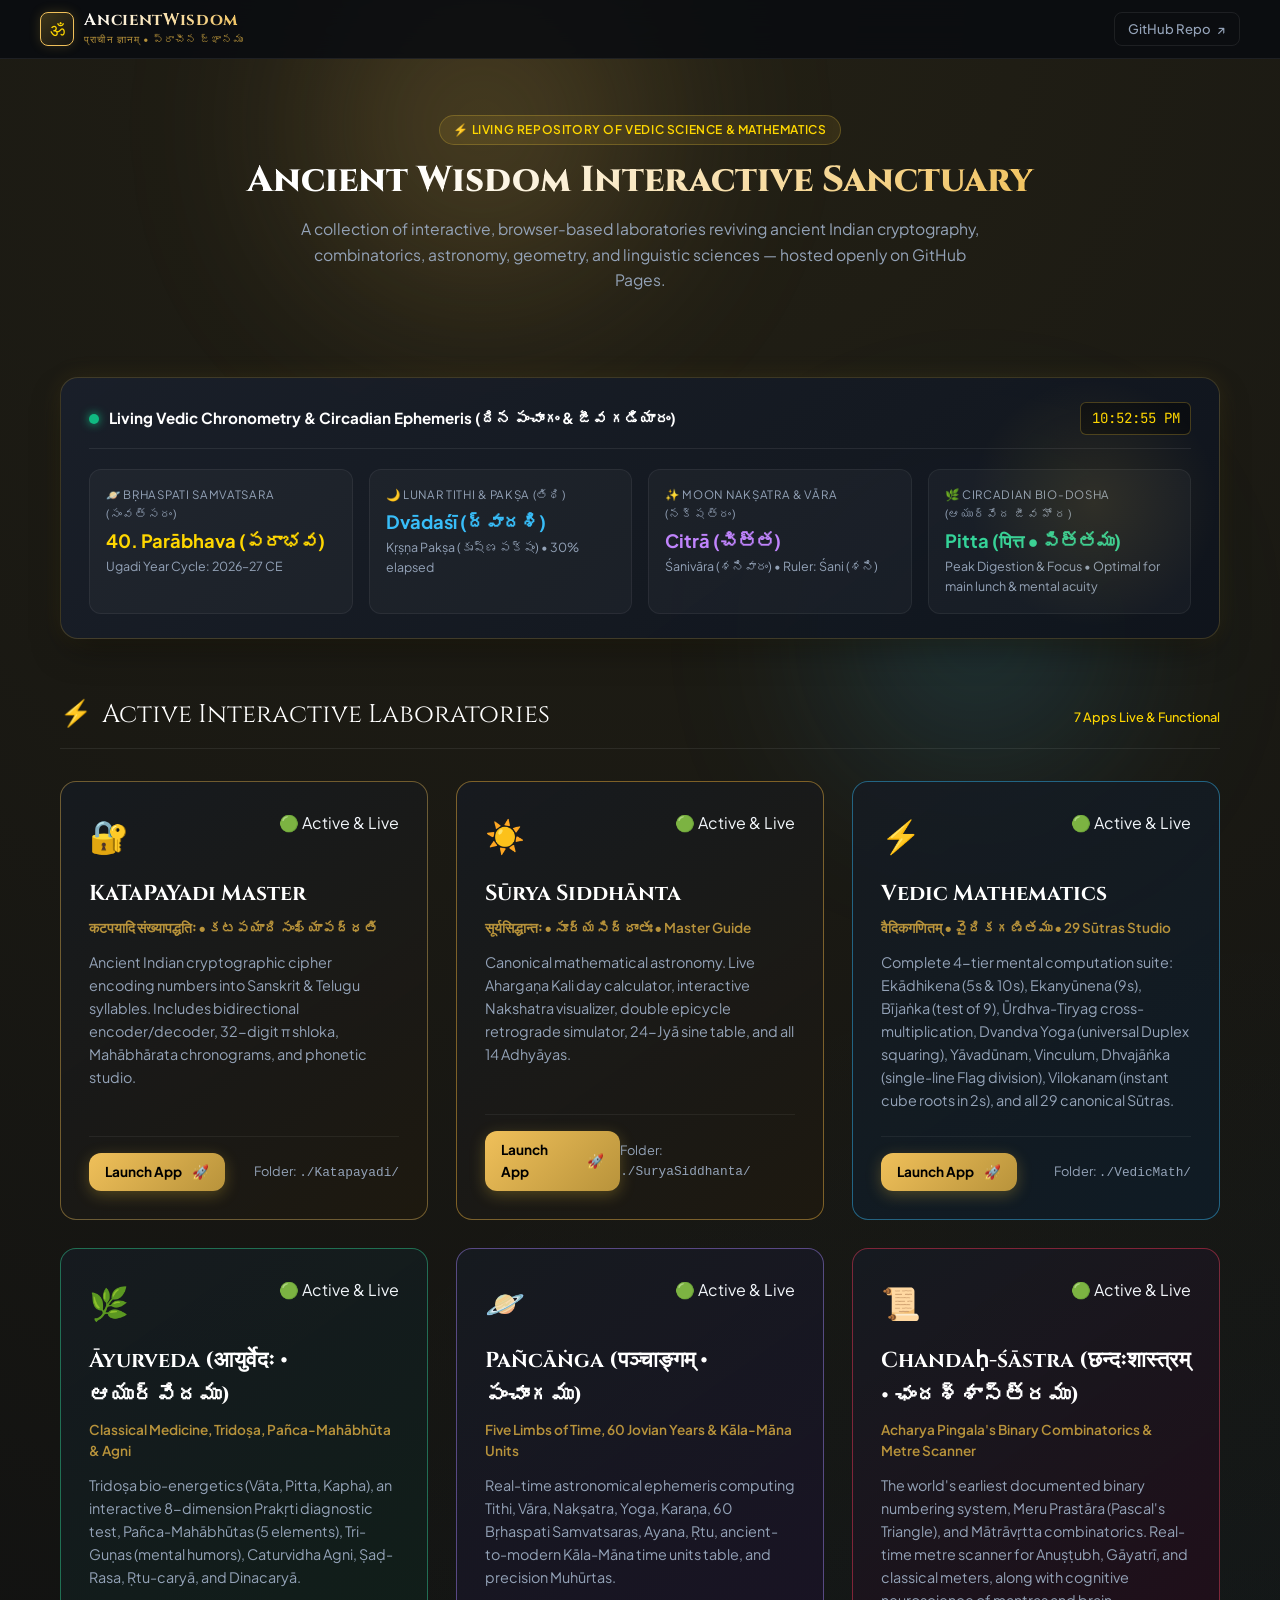
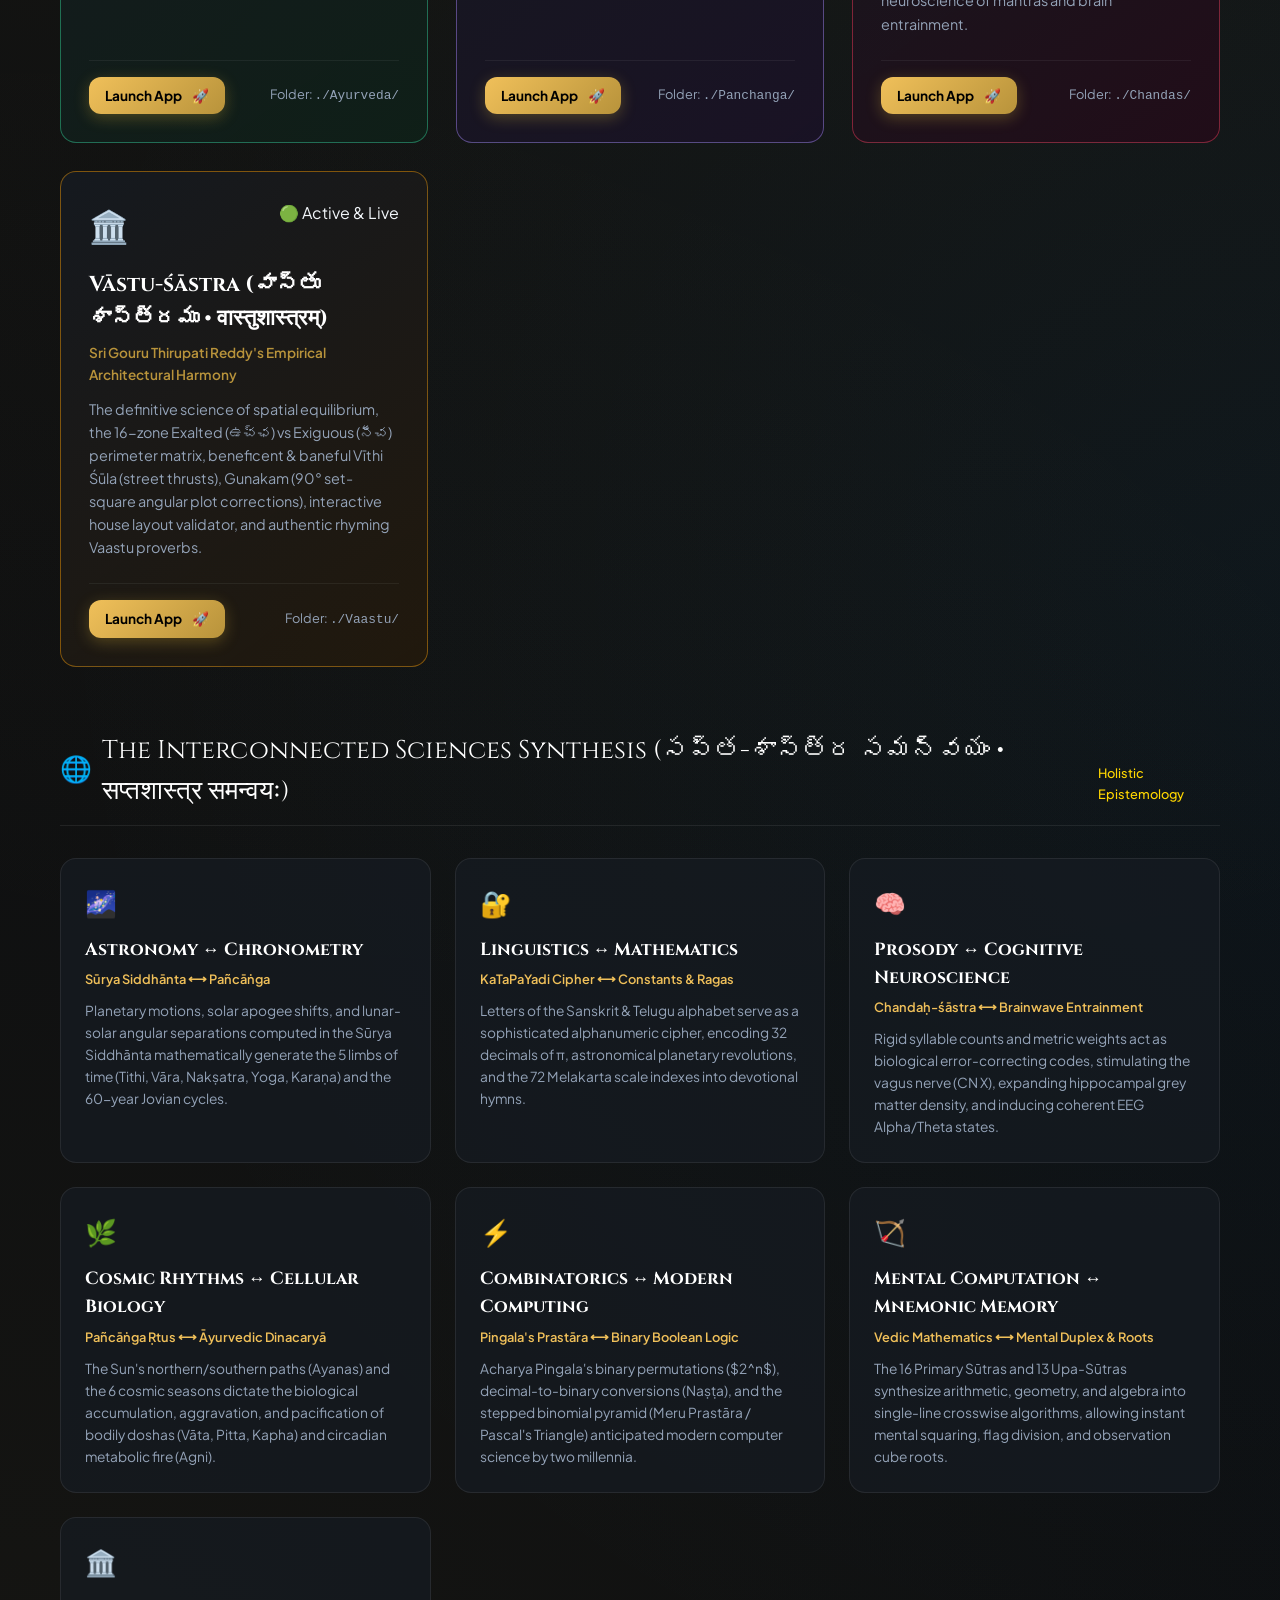
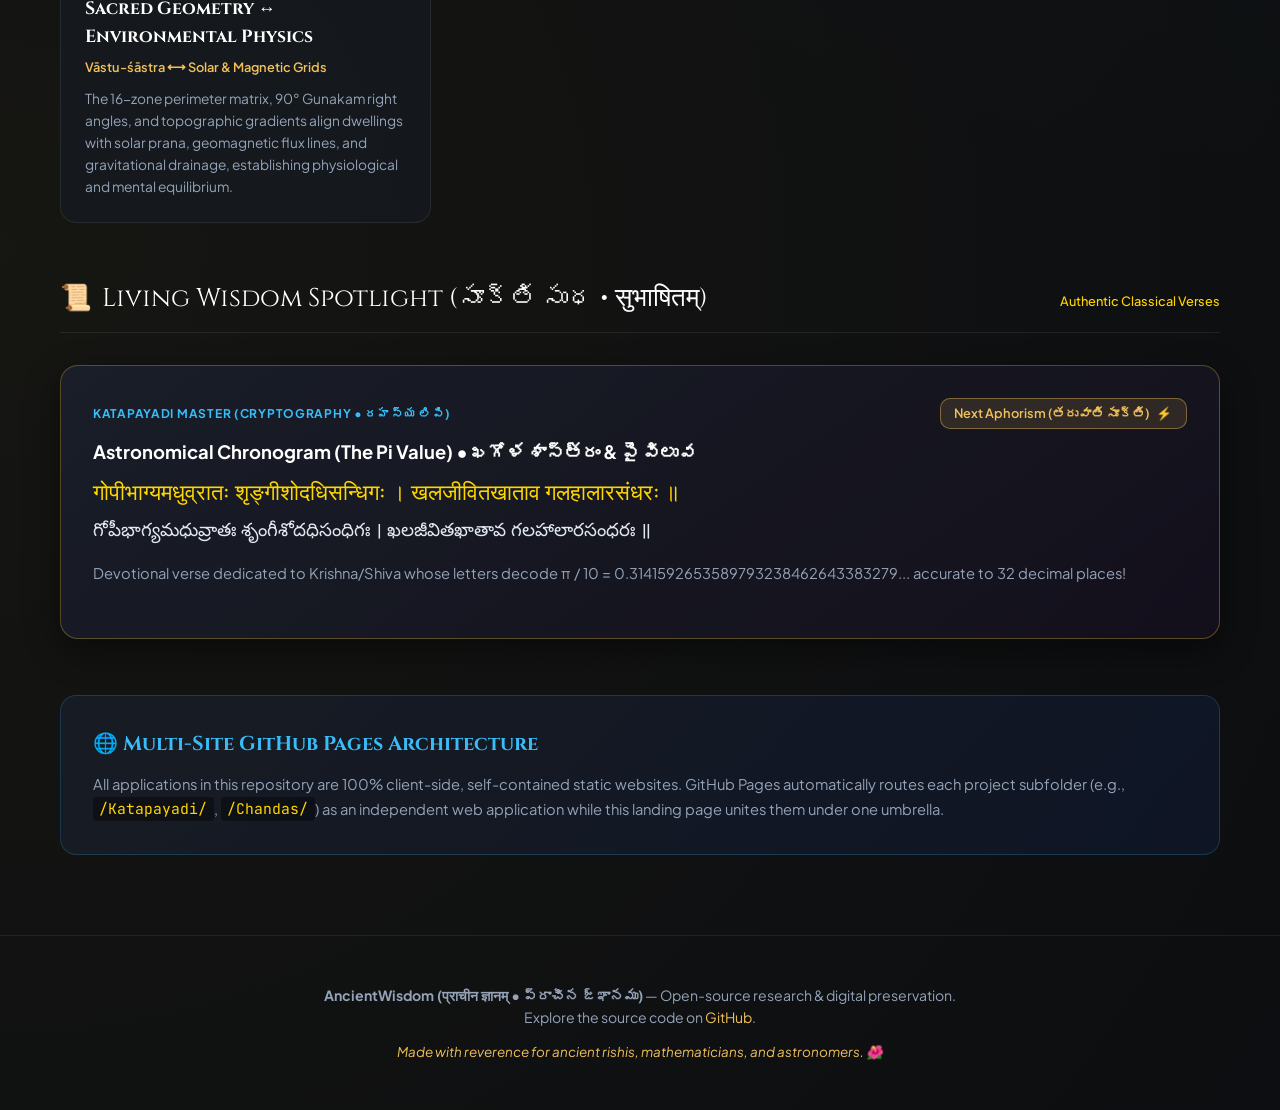
==== commit e691551b: "Enhancements" ====
--- a/index.html
+++ b/index.html
@@ -447,6 +447,27 @@
       transform: translateY(-2px);
       box-shadow: 0 6px 22px rgba(212, 175, 55, 0.5);
       filter: brightness(1.1);
+    }
+
+    .btn-secondary {
+      display: inline-flex;
+      align-items: center;
+      gap: 0.45rem;
+      background: rgba(240, 192, 90, 0.12);
+      color: #f0c05a;
+      border: 1px solid rgba(240, 192, 90, 0.42);
+      border-radius: 10px;
+      font-family: inherit;
+      font-weight: 600;
+      transition: all 0.25s ease;
+    }
+
+    .btn-secondary:hover {
+      background: linear-gradient(135deg, rgba(240, 192, 90, 0.28), rgba(184, 147, 59, 0.22));
+      border-color: #f0c05a;
+      color: #fff;
+      transform: translateY(-1px);
+      box-shadow: 0 4px 14px rgba(212, 175, 55, 0.28);
     }
 
     /* Grid for Upcoming Apps */
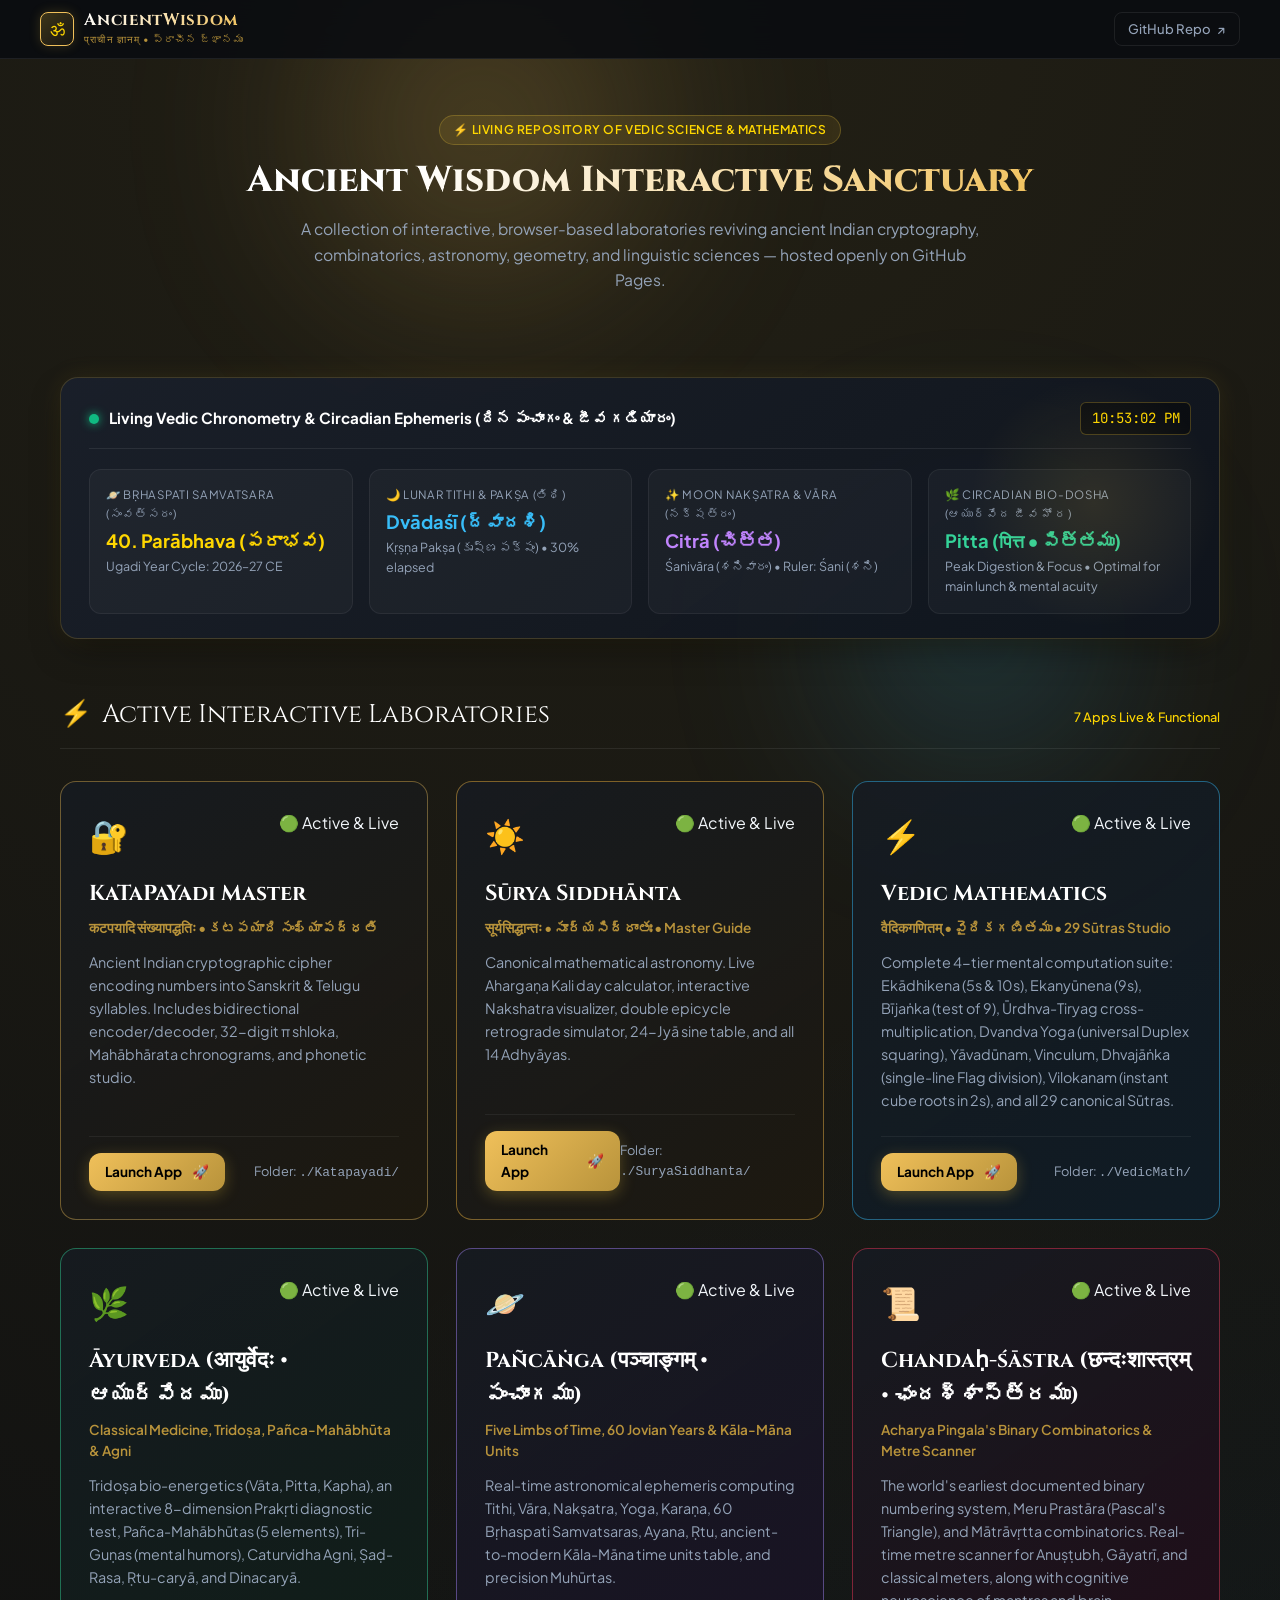
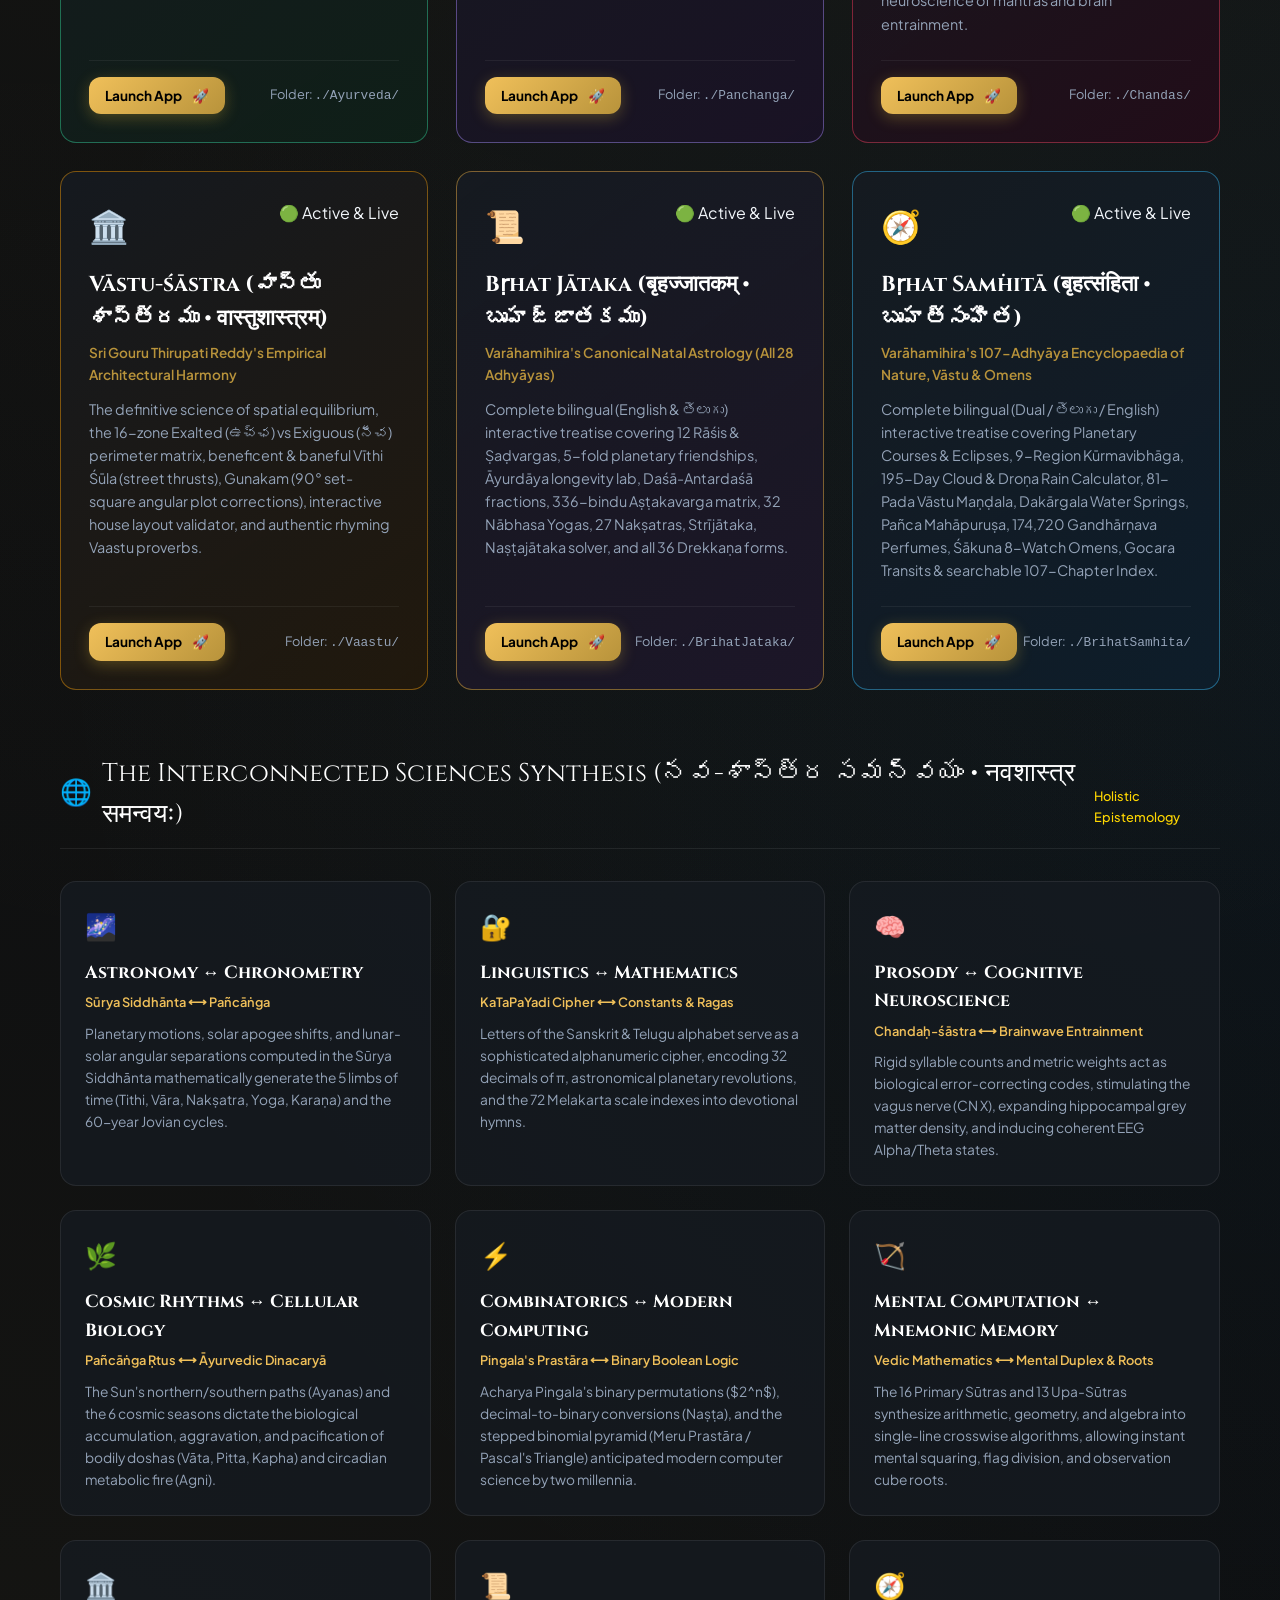
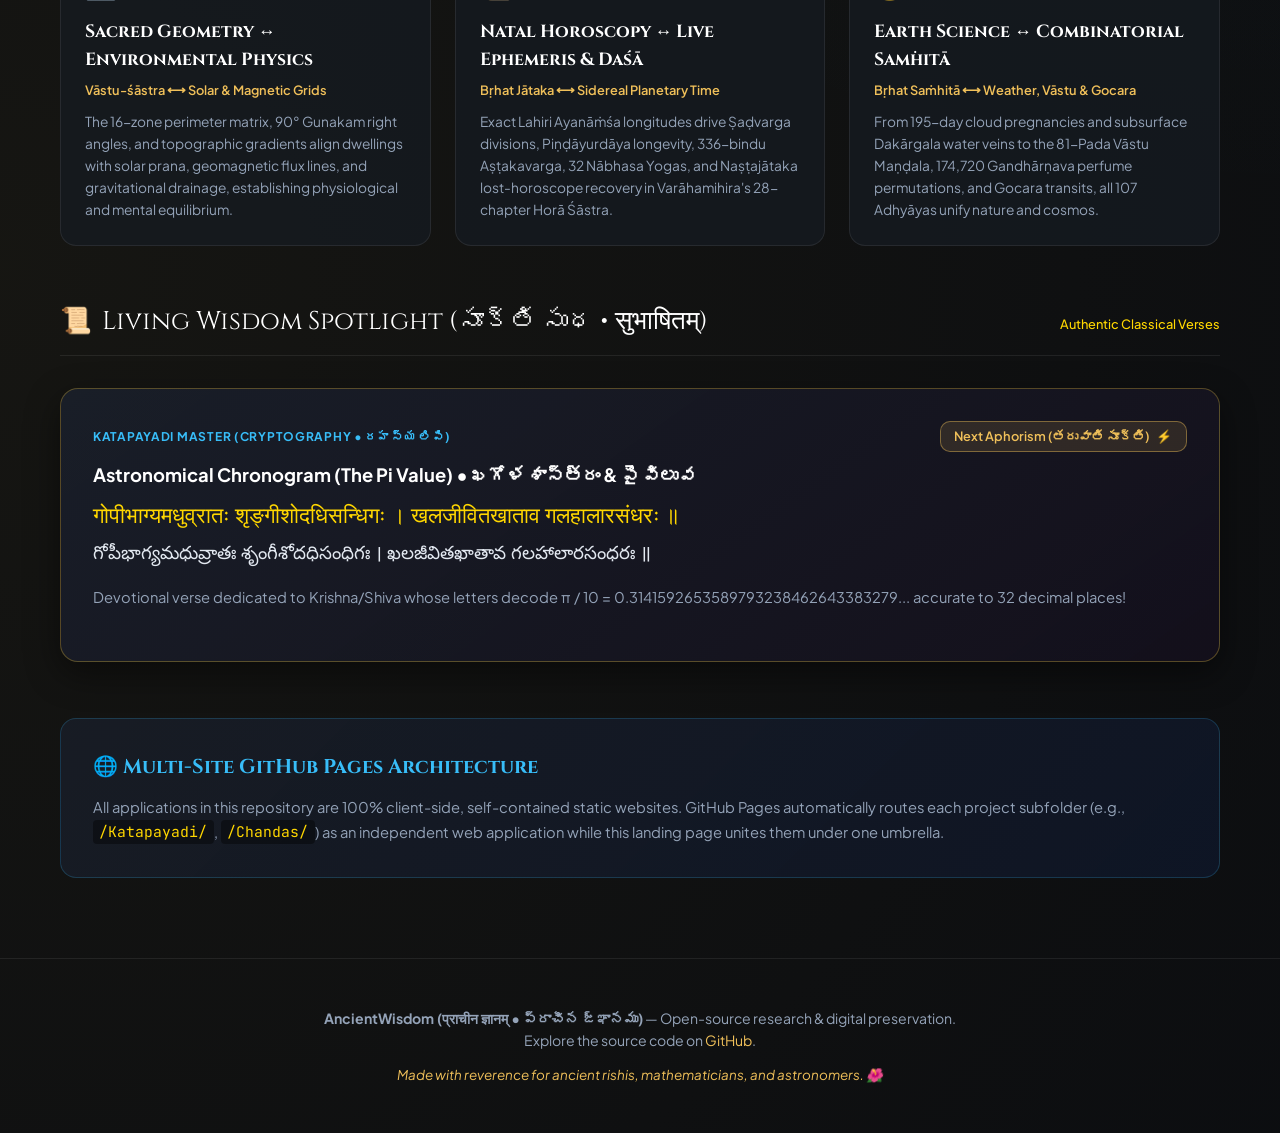
==== commit 3540a7e3: "Adding projects and enhancements" ====
--- a/index.html
+++ b/index.html
@@ -831,12 +831,58 @@
         </div>
       </div>
 
+      <!-- Card 8: Brihat Jataka -->
+      <div class="app-card" style="border-color: rgba(245, 185, 66, 0.45); background: linear-gradient(145deg, rgba(22, 27, 34, 0.85), rgba(30, 22, 42, 0.9));">
+        <div>
+          <div class="app-card-header">
+            <span class="app-icon">📜</span>
+            <span class="tag tag-active">🟢 Active & Live</span>
+          </div>
+          <h4 class="app-name">Bṛhat Jātaka (बृहज्जातकम् • బృహజ్జాతకము)</h4>
+          <div class="app-sub">Varāhamihira's Canonical Natal Astrology (All 28 Adhyāyas)</div>
+          <p>
+            Complete bilingual (English &amp; తెలుగు) interactive treatise covering 12 Rāśis &amp; Ṣaḍvargas, 5-fold planetary friendships,
+            Āyurdāya longevity lab, Daśā-Antardaśā fractions, 336-bindu Aṣṭakavarga matrix, 32 Nābhasa Yogas, 27 Nakṣatras, Strījātaka,
+            Naṣṭajātaka solver, and all 36 Drekkaṇa forms.
+          </p>
+        </div>
+        <div class="app-card-footer">
+          <a href="./BrihatJataka/" class="btn-launch" style="padding: 0.5rem 1rem; font-size: 0.85rem;">
+            <span>Launch App</span> 🚀
+          </a>
+          <span style="font-size:0.8rem; color:var(--text-muted);">Folder: <code>./BrihatJataka/</code></span>
+        </div>
+      </div>
+
+      <!-- Card 9: Brihat Samhita -->
+      <div class="app-card" style="border-color: rgba(56, 189, 248, 0.45); background: linear-gradient(145deg, rgba(22, 27, 34, 0.85), rgba(14, 30, 44, 0.9));">
+        <div>
+          <div class="app-card-header">
+            <span class="app-icon">🧭</span>
+            <span class="tag tag-active">🟢 Active & Live</span>
+          </div>
+          <h4 class="app-name">Bṛhat Saṁhitā (बृहत्संहिता • బృహత్సంహిత)</h4>
+          <div class="app-sub">Varāhamihira's 107-Adhyāya Encyclopaedia of Nature, Vāstu &amp; Omens</div>
+          <p>
+            Complete bilingual (Dual / తెలుగు / English) interactive treatise covering Planetary Courses &amp; Eclipses,
+            9-Region Kūrmavibhāga, 195-Day Cloud &amp; Droṇa Rain Calculator, 81-Pada Vāstu Maṇḍala, Dakārgala Water Springs,
+            Pañca Mahāpuruṣa, 174,720 Gandhārṇava Perfumes, Śākuna 8-Watch Omens, Gocara Transits &amp; searchable 107-Chapter Index.
+          </p>
+        </div>
+        <div class="app-card-footer">
+          <a href="./BrihatSamhita/" class="btn-launch" style="padding: 0.5rem 1rem; font-size: 0.85rem;">
+            <span>Launch App</span> 🚀
+          </a>
+          <span style="font-size:0.8rem; color:var(--text-muted);">Folder: <code>./BrihatSamhita/</code></span>
+        </div>
+      </div>
+
     </div>
 
     <!-- Unified Knowledge Synthesis: The Interconnected Universe -->
     <div class="section-header">
       <div class="section-title">
-        <span>🌐</span> The Interconnected Sciences Synthesis (సప్త-శాస్త్ర సమన్వయం • सप्तशास्त्र समन्वयः)
+        <span>🌐</span> The Interconnected Sciences Synthesis (నవ-శాస్త్ర సమన్వయం • नवशास्त्र समन्वयः)
       </div>
       <div class="section-badge">Holistic Epistemology</div>
     </div>
@@ -909,6 +955,26 @@
         <p class="synthesis-desc">
           The 16-zone perimeter matrix, 90° Gunakam right angles, and topographic gradients align dwellings with 
           solar prana, geomagnetic flux lines, and gravitational drainage, establishing physiological and mental equilibrium.
+        </p>
+      </div>
+
+      <div class="synthesis-card">
+        <span class="synthesis-icon">📜</span>
+        <h4 class="synthesis-title">Natal Horoscopy ↔ Live Ephemeris &amp; Daśā</h4>
+        <div class="synthesis-bridge">Bṛhat Jātaka ⟷ Sidereal Planetary Time</div>
+        <p class="synthesis-desc">
+          Exact Lahiri Ayanāṁśa longitudes drive Ṣaḍvarga divisions, Piṇḍāyurdāya longevity, 336-bindu Aṣṭakavarga,
+          32 Nābhasa Yogas, and Naṣṭajātaka lost-horoscope recovery in Varāhamihira's 28-chapter Horā Śāstra.
+        </p>
+      </div>
+
+      <div class="synthesis-card">
+        <span class="synthesis-icon">🧭</span>
+        <h4 class="synthesis-title">Earth Science ↔ Combinatorial Saṁhitā</h4>
+        <div class="synthesis-bridge">Bṛhat Saṁhitā ⟷ Weather, Vāstu &amp; Gocara</div>
+        <p class="synthesis-desc">
+          From 195-day cloud pregnancies and subsurface Dakārgala water veins to the 81-Pada Vāstu Maṇḍala,
+          174,720 Gandhārṇava perfume permutations, and Gocara transits, all 107 Adhyāyas unify nature and cosmos.
         </p>
       </div>
     </div>
@@ -1018,6 +1084,20 @@
         shloka: "ईशान्यां जलसंस्थानं आग्नेय्यां पावकस्य च । नैर्ऋत्यां भारसञ्चारं वायव्यां वायुसंश्रयम् ॥",
         telugu: "ఈశాన్యాం జలసంస్థానం ఆగ్నేయ్యాం పావకస్య చ । నైరృత్యాం భారసంచారం వాయవ్యాం వాయుసంశ్రయమ్ ॥",
         meaning: "Water belongs in the Northeast, Fire in the Southeast, heaviest load in the Southwest, and Air in the Northwest. The fundamental immutable law of spatial equilibrium."
+      },
+      {
+        title: "The Etymology of Horā (Day & Night) • హోరా శాస్త్ర నిర్వచనం",
+        field: "Bṛhat Jātaka (Natal Astrology • బృహజ్జాతకము — Ch. I, Sl. 3)",
+        shloka: "होरेत्यहोरात्रविकल्पमेके वाञ्छन्ति पूर्वापरवर्णलोपात् । कर्मार्जितं पूर्वभवे सदादि यत्तस्य पङ्क्तिं समभिव्यनक्ति ॥",
+        telugu: "హోరేత్యహోరాత్రవికల్పమేకే వాంఛంతి పూర్వాపరవర్ణలోపాత్ । కర్మార్జితం పూర్వభవే సదాది యత్తస్య పంక్తిం సమభివ్యనక్తి ॥",
+        meaning: "The word 'Horā' is formed from 'Ahorātra' (day and night) by dropping the first and last letters; it reveals the ripening of good and bad karma earned in previous births."
+      },
+      {
+        title: "The Three Branches of Jyotiṣa • జ్యోతిష శాస్త్ర త్రిస్కంధం",
+        field: "Bṛhat Saṁhitā (Encyclopaedia • బృహత్సంహిత — Ch. I, Sl. 9)",
+        shloka: "ज्योतिषशास्त्रमनेकभेदविषयं स्कन्धत्रयाधिष्ठितं तत्कात्स्न्र्योपनयस्य नाम मुनिभिः संकीर्त्यते संहिता ।",
+        telugu: "జ్యోతిషశాస్త్రమనేకభేదవిషయం స్కంధత్రయాధిష్ఠితం తత్కార్త్స్న్యోపనయస్య నామ మునిభిః సంకీర్త్యతే సంహితా ।",
+        meaning: "Jyotiṣa Śāstra rests upon three great pillars — Tantra (Astronomy/Gaṇita), Horā (Horoscopy), and Śākhā — and their complete unified treatment is called Saṁhitā by the sages."
       }
     ];
 
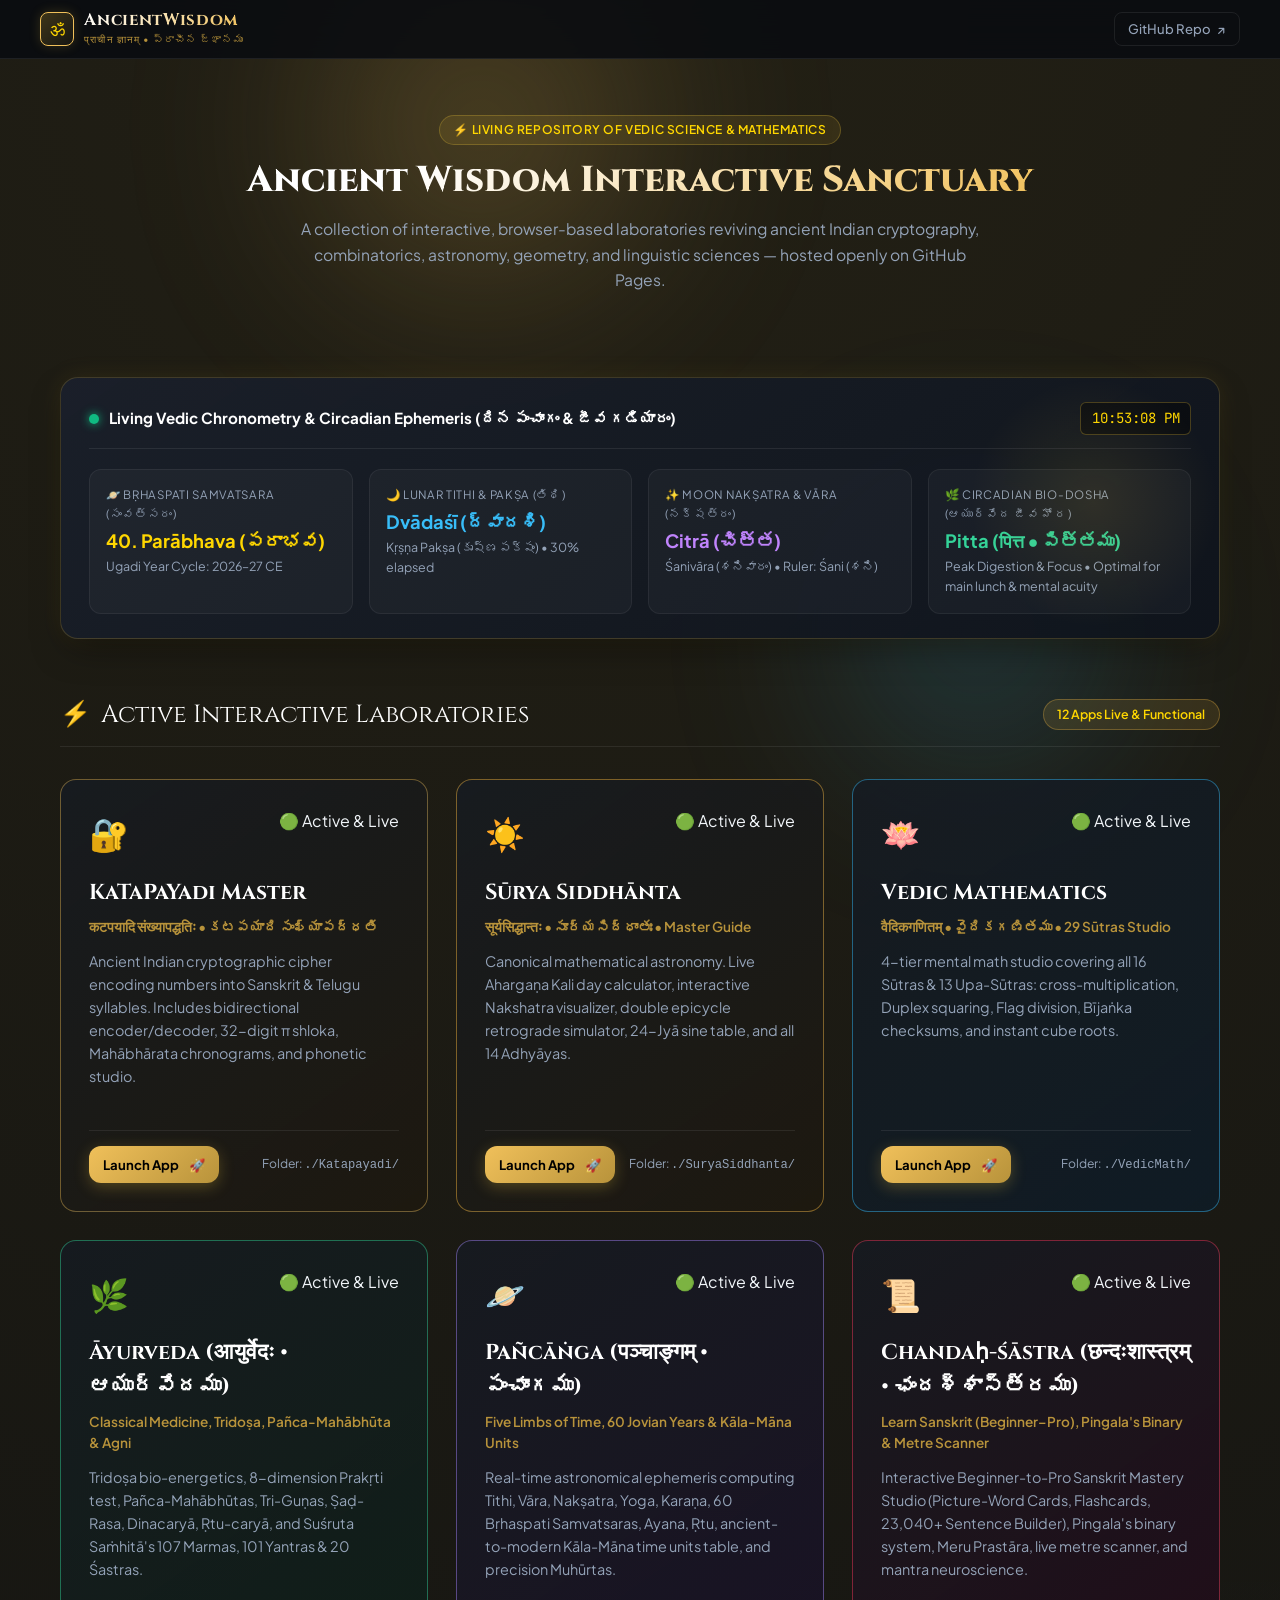
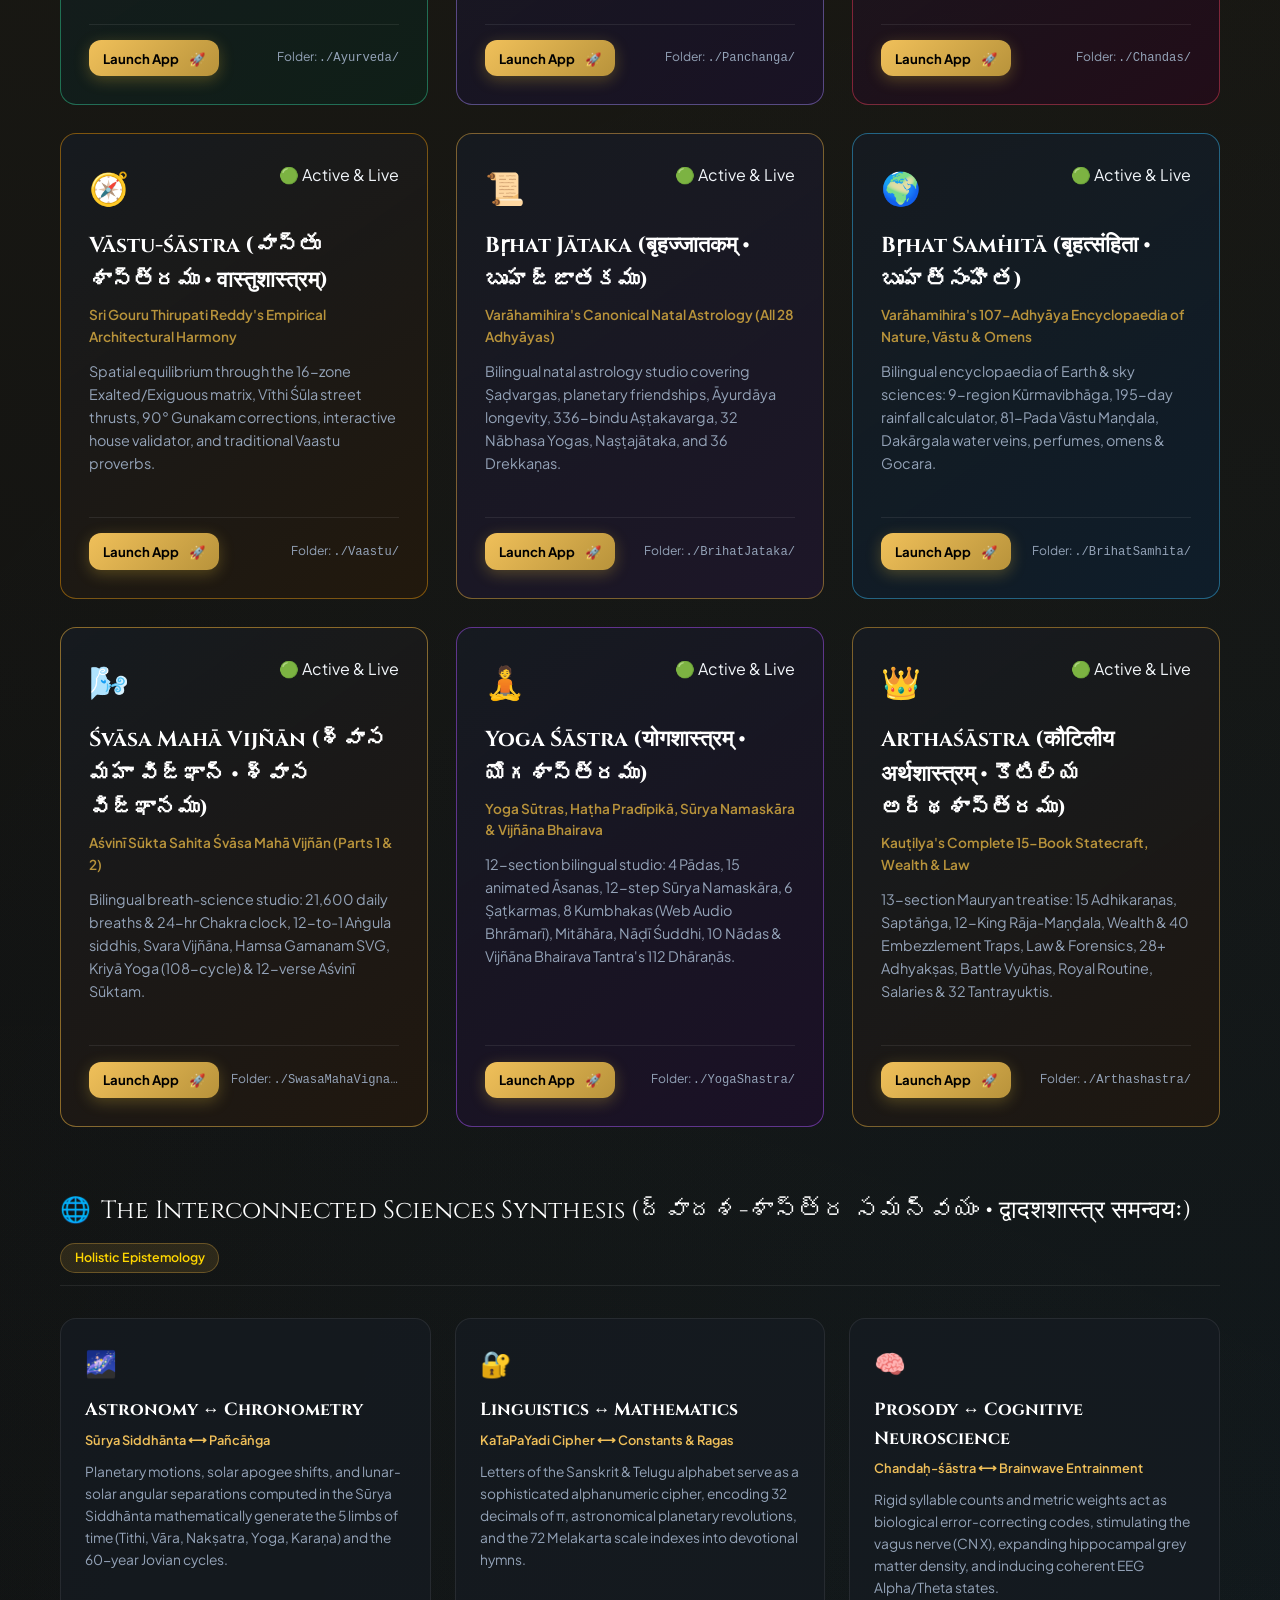
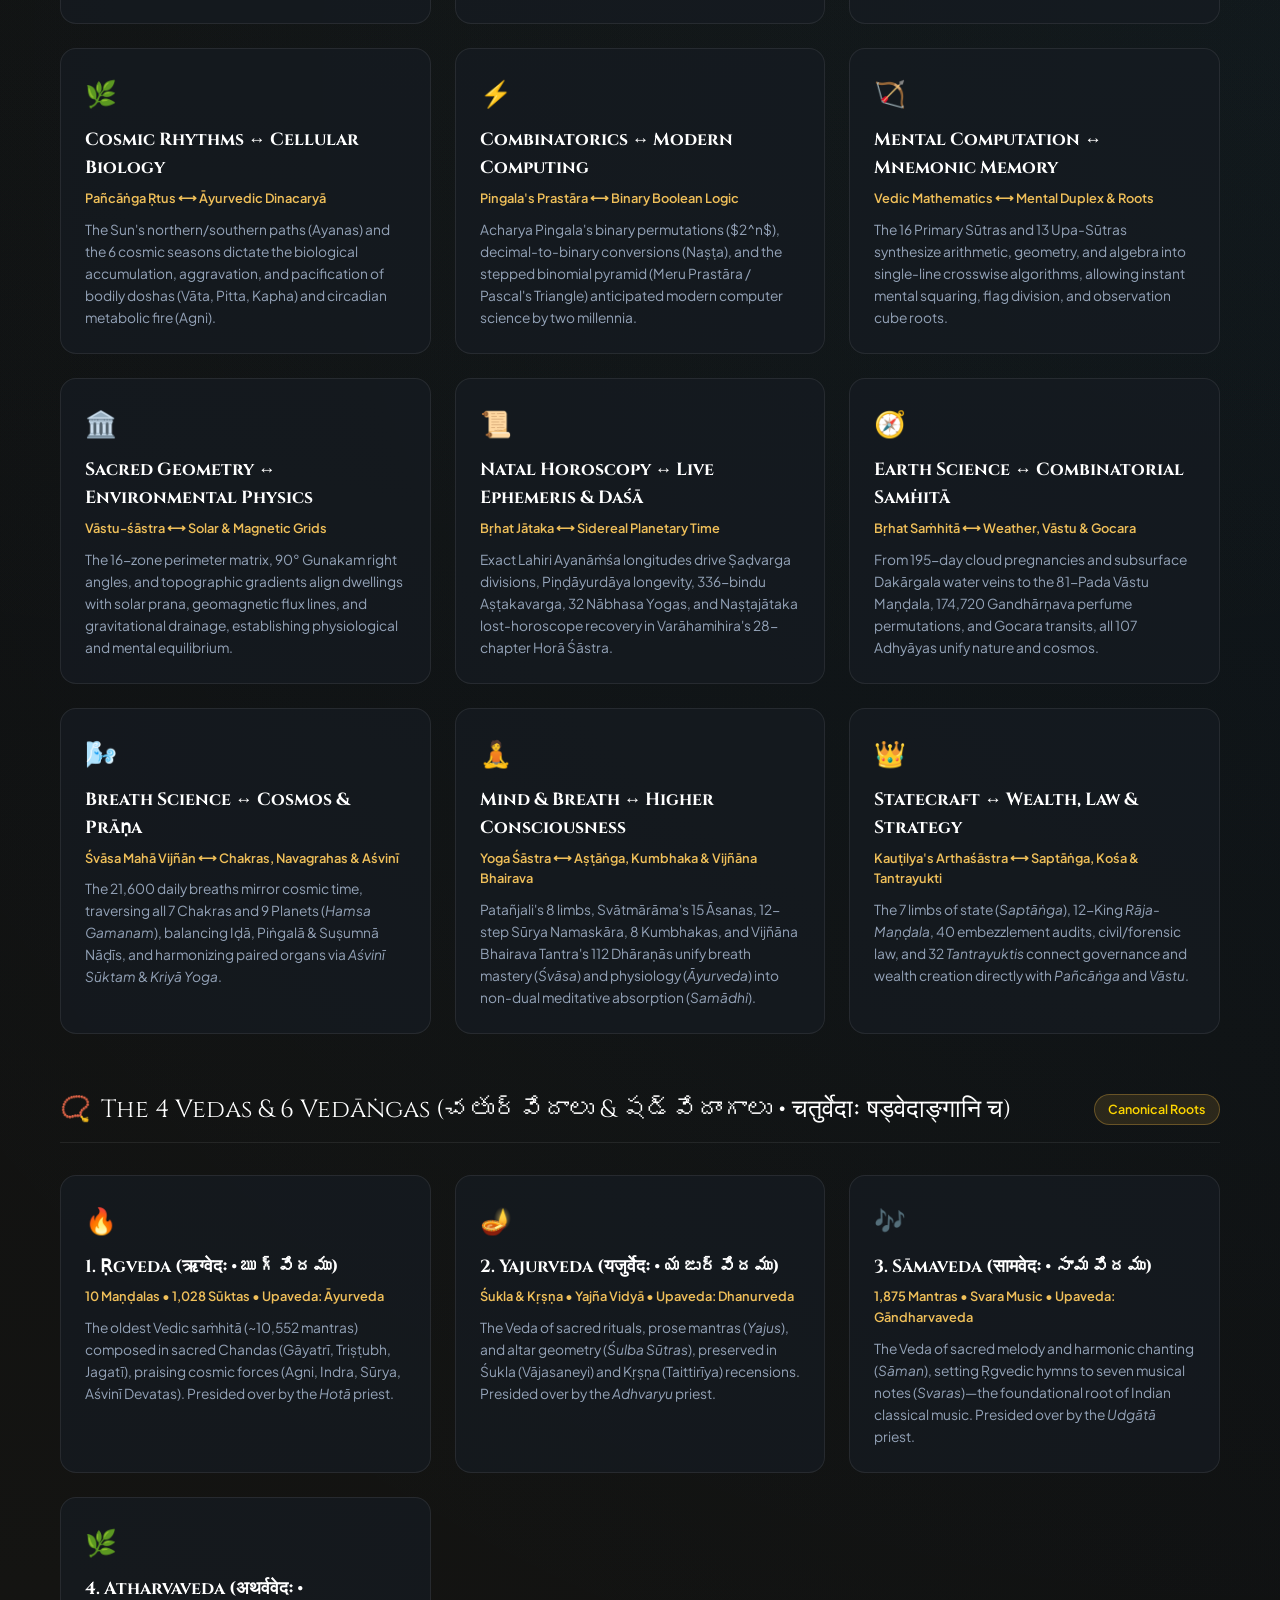
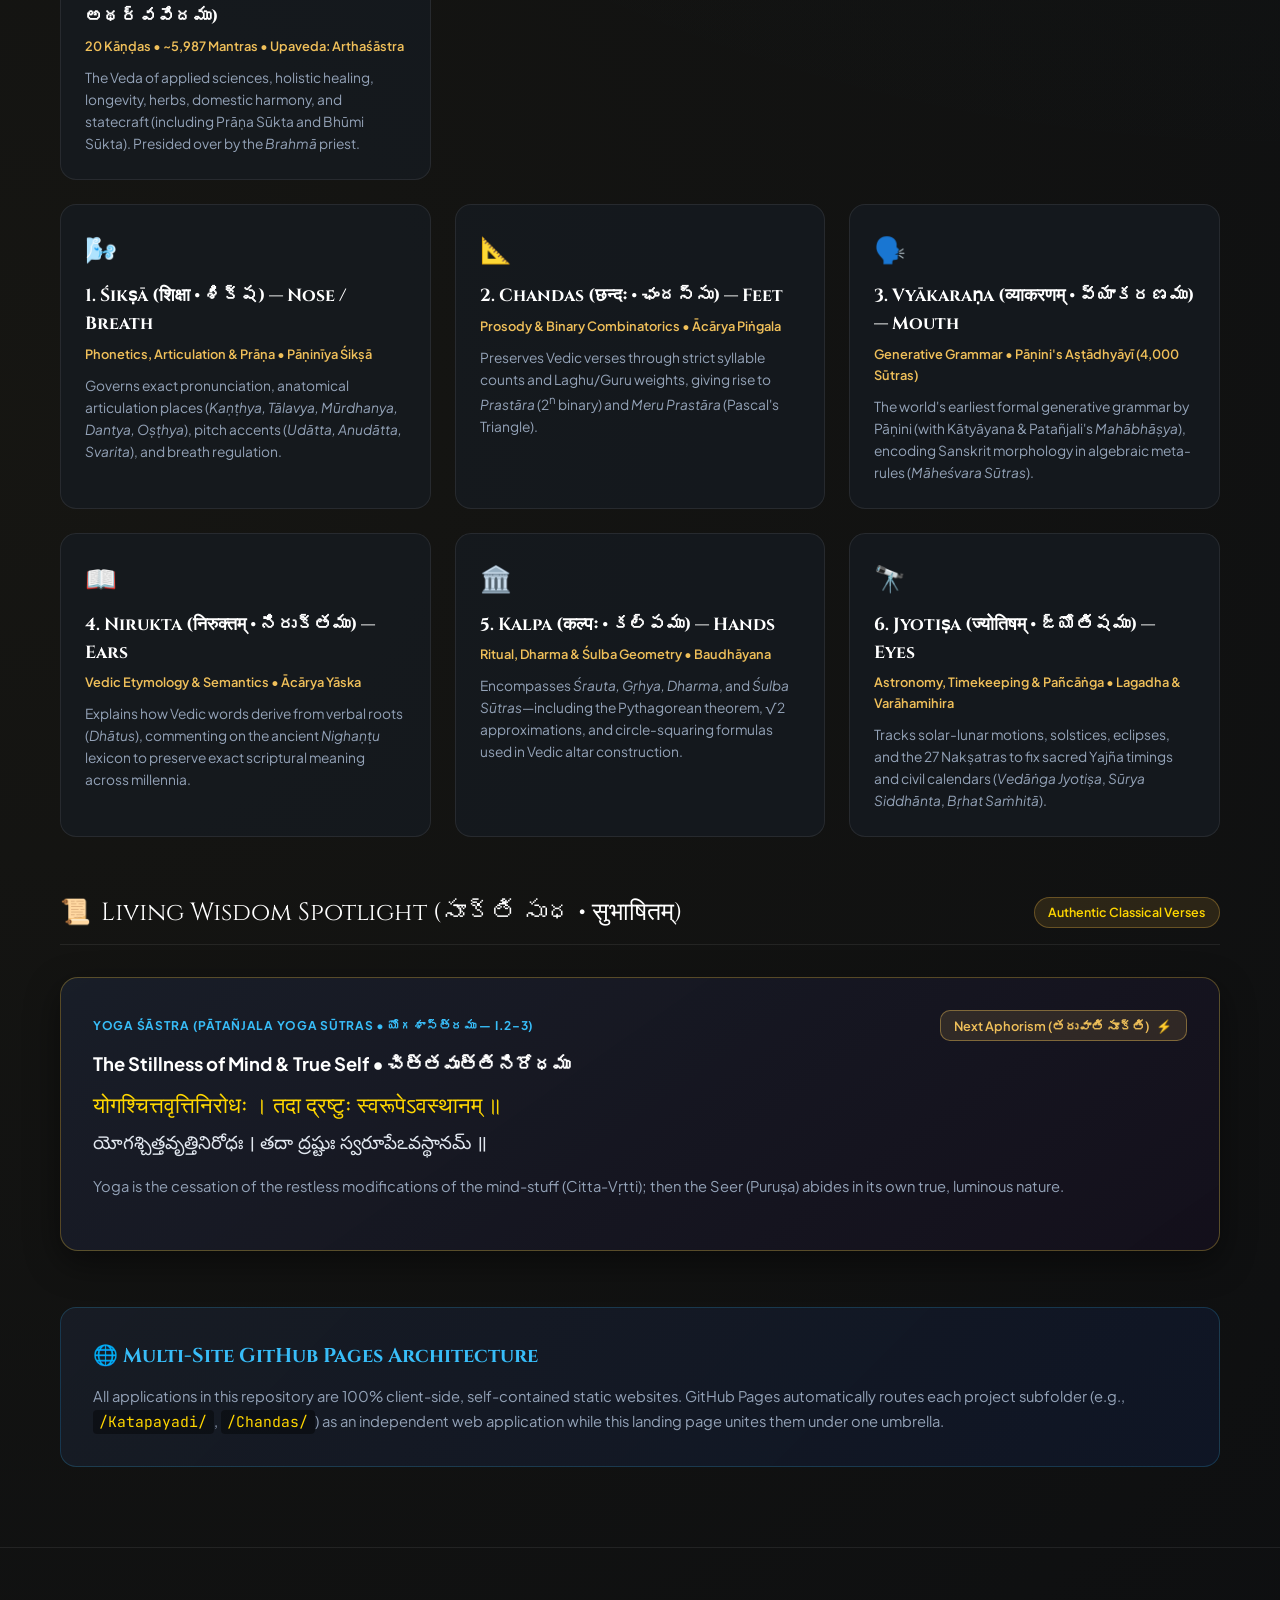
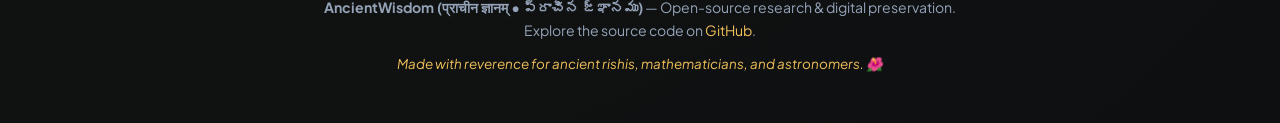
==== commit ba3dc71d: "Adding projects and updates" ====
--- a/index.html
+++ b/index.html
@@ -205,7 +205,9 @@
     .section-header {
       display: flex;
       justify-content: space-between;
-      align-items: baseline;
+      align-items: center;
+      flex-wrap: wrap;
+      gap: 0.75rem 1.25rem;
       margin-bottom: 2rem;
       border-bottom: 1px solid rgba(255, 255, 255, 0.08);
       padding-bottom: 0.75rem;
@@ -213,18 +215,26 @@
 
     .section-title {
       font-family: var(--font-display);
-      font-size: 1.6rem;
+      font-size: 1.55rem;
       color: #fff;
       display: flex;
       align-items: center;
       gap: 0.6rem;
+      flex: 1 1 auto;
+      min-width: 0;
     }
 
     .section-badge {
-      font-size: 0.8rem;
+      font-size: 0.78rem;
       color: var(--gold-bright);
       font-family: var(--font-body);
-      font-weight: 500;
+      font-weight: 600;
+      white-space: nowrap;
+      flex-shrink: 0;
+      padding: 0.28rem 0.85rem;
+      border-radius: 999px;
+      background: rgba(245, 185, 66, 0.12);
+      border: 1px solid rgba(245, 185, 66, 0.3);
     }
 
     /* Live Ephemeris Dashboard */
@@ -532,10 +542,25 @@
       display: flex;
       justify-content: space-between;
       align-items: center;
-      border-top: 1px solid rgba(255, 255, 255, 0.06);
-      padding-top: 1rem;
-      font-size: 0.8rem;
+      flex-wrap: nowrap;
+      gap: 0.75rem;
+      border-top: 1px solid rgba(255, 255, 255, 0.08);
+      margin-top: 1.15rem;
+      padding-top: 0.95rem;
+      font-size: 0.76rem;
       color: var(--text-muted);
+    }
+    .app-card-footer .btn-launch {
+      flex-shrink: 0;
+      white-space: nowrap;
+      padding: 0.48rem 0.9rem !important;
+      font-size: 0.82rem !important;
+    }
+    .app-card-footer > span {
+      white-space: nowrap;
+      overflow: hidden;
+      text-overflow: ellipsis;
+      font-size: 0.76rem !important;
     }
 
     /* Architecture Callout */
@@ -669,7 +694,7 @@
       <div class="section-title">
         <span>⚡</span> Active Interactive Laboratories
       </div>
-      <div class="section-badge">7 Apps Live & Functional</div>
+      <div class="section-badge">12 Apps Live & Functional</div>
     </div>
 
     <div class="apps-grid">
@@ -722,15 +747,13 @@
       <div class="app-card" style="border-color: rgba(56, 189, 248, 0.45); background: linear-gradient(145deg, rgba(22, 27, 34, 0.85), rgba(15, 28, 38, 0.9));">
         <div>
           <div class="app-card-header">
-            <span class="app-icon">⚡</span>
+            <span class="app-icon">🪷</span>
             <span class="tag tag-active">🟢 Active & Live</span>
           </div>
           <h4 class="app-name">Vedic Mathematics</h4>
           <div class="app-sub">वैदिकगणितम् • వైదికగణితము • 29 Sūtras Studio</div>
           <p>
-            Complete 4-tier mental computation suite: Ekādhikena (5s & 10s), Ekanyūnena (9s), Bījaṅka (test of 9), 
-            Ūrdhva-Tiryag cross-multiplication, Dvandva Yoga (universal Duplex squaring), Yāvadūnam, Vinculum, 
-            Dhvajāṅka (single-line Flag division), Vilokanam (instant cube roots in 2s), and all 29 canonical Sūtras.
+            4-tier mental math studio covering all 16 Sūtras &amp; 13 Upa-Sūtras: cross-multiplication, Duplex squaring, Flag division, Bījaṅka checksums, and instant cube roots.
           </p>
         </div>
         <div class="app-card-footer">
@@ -751,8 +774,7 @@
           <h4 class="app-name">Āyurveda (आयुर्वेदः • ఆయుర్వేదము)</h4>
           <div class="app-sub">Classical Medicine, Tridoṣa, Pañca-Mahābhūta & Agni</div>
           <p>
-            Tridoṣa bio-energetics (Vāta, Pitta, Kapha), an interactive 8-dimension Prakṛti diagnostic test, 
-            Pañca-Mahābhūtas (5 elements), Tri-Guṇas (mental humors), Caturvidha Agni, Ṣaḍ-Rasa, Ṛtu-caryā, and Dinacaryā.
+            Tridoṣa bio-energetics, 8-dimension Prakṛti test, Pañca-Mahābhūtas, Tri-Guṇas, Ṣaḍ-Rasa, Dinacaryā, Ṛtu-caryā, and Suśruta Saṁhitā's 107 Marmas, 101 Yantras &amp; 20 Śastras.
           </p>
         </div>
         <div class="app-card-footer">
@@ -793,11 +815,9 @@
             <span class="tag tag-active">🟢 Active & Live</span>
           </div>
           <h4 class="app-name">Chandaḥ-śāstra (छन्दःशास्त्रम् • ఛందశ్శాస్త్రము)</h4>
-          <div class="app-sub">Acharya Pingala's Binary Combinatorics & Metre Scanner</div>
+          <div class="app-sub">Learn Sanskrit (Beginner–Pro), Pingala's Binary &amp; Metre Scanner</div>
           <p>
-            The world's earliest documented binary numbering system, Meru Prastāra (Pascal's Triangle), 
-            and Mātrāvṛtta combinatorics. Real-time metre scanner for Anuṣṭubh, Gāyatrī, and classical meters, 
-            along with cognitive neuroscience of mantras and brain entrainment.
+            Interactive Beginner-to-Pro Sanskrit Mastery Studio (Picture-Word Cards, Flashcards, 23,040+ Sentence Builder), Pingala's binary system, Meru Prastāra, live metre scanner, and mantra neuroscience.
           </p>
         </div>
         <div class="app-card-footer">
@@ -812,15 +832,13 @@
       <div class="app-card" style="border-color: rgba(245, 158, 11, 0.45); background: linear-gradient(145deg, rgba(22, 27, 34, 0.85), rgba(35, 25, 12, 0.9));">
         <div>
           <div class="app-card-header">
-            <span class="app-icon">🏛️</span>
+            <span class="app-icon">🧭</span>
             <span class="tag tag-active">🟢 Active & Live</span>
           </div>
           <h4 class="app-name">Vāstu-śāstra (వాస్తు శాస్త్రము • वास्तुशास्त्रम्)</h4>
           <div class="app-sub">Sri Gouru Thirupati Reddy's Empirical Architectural Harmony</div>
           <p>
-            The definitive science of spatial equilibrium, the 16-zone Exalted (ఉచ్ఛ) vs Exiguous (నీచ) perimeter matrix, 
-            beneficent & baneful Vīthi Śūla (street thrusts), Gunakam (90° set-square angular plot corrections), 
-            interactive house layout validator, and authentic rhyming Vaastu proverbs.
+            Spatial equilibrium through the 16-zone Exalted/Exiguous matrix, Vīthi Śūla street thrusts, 90° Gunakam corrections, interactive house validator, and traditional Vaastu proverbs.
           </p>
         </div>
         <div class="app-card-footer">
@@ -841,9 +859,7 @@
           <h4 class="app-name">Bṛhat Jātaka (बृहज्जातकम् • బృహజ్జాతకము)</h4>
           <div class="app-sub">Varāhamihira's Canonical Natal Astrology (All 28 Adhyāyas)</div>
           <p>
-            Complete bilingual (English &amp; తెలుగు) interactive treatise covering 12 Rāśis &amp; Ṣaḍvargas, 5-fold planetary friendships,
-            Āyurdāya longevity lab, Daśā-Antardaśā fractions, 336-bindu Aṣṭakavarga matrix, 32 Nābhasa Yogas, 27 Nakṣatras, Strījātaka,
-            Naṣṭajātaka solver, and all 36 Drekkaṇa forms.
+            Bilingual natal astrology studio covering Ṣaḍvargas, planetary friendships, Āyurdāya longevity, 336-bindu Aṣṭakavarga, 32 Nābhasa Yogas, Naṣṭajātaka, and 36 Drekkaṇas.
           </p>
         </div>
         <div class="app-card-footer">
@@ -858,15 +874,13 @@
       <div class="app-card" style="border-color: rgba(56, 189, 248, 0.45); background: linear-gradient(145deg, rgba(22, 27, 34, 0.85), rgba(14, 30, 44, 0.9));">
         <div>
           <div class="app-card-header">
-            <span class="app-icon">🧭</span>
+            <span class="app-icon">🌍</span>
             <span class="tag tag-active">🟢 Active & Live</span>
           </div>
           <h4 class="app-name">Bṛhat Saṁhitā (बृहत्संहिता • బృహత్సంహిత)</h4>
           <div class="app-sub">Varāhamihira's 107-Adhyāya Encyclopaedia of Nature, Vāstu &amp; Omens</div>
           <p>
-            Complete bilingual (Dual / తెలుగు / English) interactive treatise covering Planetary Courses &amp; Eclipses,
-            9-Region Kūrmavibhāga, 195-Day Cloud &amp; Droṇa Rain Calculator, 81-Pada Vāstu Maṇḍala, Dakārgala Water Springs,
-            Pañca Mahāpuruṣa, 174,720 Gandhārṇava Perfumes, Śākuna 8-Watch Omens, Gocara Transits &amp; searchable 107-Chapter Index.
+            Bilingual encyclopaedia of Earth &amp; sky sciences: 9-region Kūrmavibhāga, 195-day rainfall calculator, 81-Pada Vāstu Maṇḍala, Dakārgala water veins, perfumes, omens &amp; Gocara.
           </p>
         </div>
         <div class="app-card-footer">
@@ -877,12 +891,75 @@
         </div>
       </div>
 
+      <!-- Card 10: Swasa Maha Vignanam -->
+      <div class="app-card" style="border-color: rgba(245, 185, 66, 0.5); background: linear-gradient(145deg, rgba(22, 27, 34, 0.85), rgba(34, 24, 14, 0.9));">
+        <div>
+          <div class="app-card-header">
+            <span class="app-icon">🌬️</span>
+            <span class="tag tag-active">🟢 Active & Live</span>
+          </div>
+          <h4 class="app-name">Śvāsa Mahā Vijñān (శ్వాస మహా విజ్ఞాన్ • శ్వాస విజ్ఞానము)</h4>
+          <div class="app-sub">Aśvinī Sūkta Sahita Śvāsa Mahā Vijñān (Parts 1 &amp; 2)</div>
+          <p>
+            Bilingual breath-science studio: 21,600 daily breaths &amp; 24-hr Chakra clock, 12-to-1 Aṅgula siddhis, Svara Vijñāna, Hamsa Gamanam SVG, Kriyā Yoga (108-cycle) &amp; 12-verse Aśvinī Sūktam.
+          </p>
+        </div>
+        <div class="app-card-footer">
+          <a href="./SwasaMahaVignanam/" class="btn-launch" style="padding: 0.5rem 1rem; font-size: 0.85rem;">
+            <span>Launch App</span> 🚀
+          </a>
+          <span style="font-size:0.8rem; color:var(--text-muted);">Folder: <code>./SwasaMahaVignanam/</code></span>
+        </div>
+      </div>
+
+      <!-- Card 11: Yoga Sastra -->
+      <div class="app-card" style="border-color: rgba(168, 85, 247, 0.5); background: linear-gradient(145deg, rgba(22, 27, 34, 0.85), rgba(28, 16, 40, 0.9));">
+        <div>
+          <div class="app-card-header">
+            <span class="app-icon">🧘</span>
+            <span class="tag tag-active">🟢 Active & Live</span>
+          </div>
+          <h4 class="app-name">Yoga Śāstra (योगशास्त्रम् • యోగశాస్త్రము)</h4>
+          <div class="app-sub">Yoga Sūtras, Haṭha Pradīpikā, Sūrya Namaskāra &amp; Vijñāna Bhairava</div>
+          <p>
+            12-section bilingual studio: 4 Pādas, 15 animated Āsanas, 12-step Sūrya Namaskāra, 6 Ṣaṭkarmas, 8 Kumbhakas (Web Audio Bhrāmarī), Mitāhāra, Nāḍī Śuddhi, 10 Nādas &amp; Vijñāna Bhairava Tantra's 112 Dhāraṇās.
+          </p>
+        </div>
+        <div class="app-card-footer">
+          <a href="./YogaShastra/" class="btn-launch" style="padding: 0.5rem 1rem; font-size: 0.85rem;">
+            <span>Launch App</span> 🚀
+          </a>
+          <span style="font-size:0.8rem; color:var(--text-muted);">Folder: <code>./YogaShastra/</code></span>
+        </div>
+      </div>
+
+      <!-- Card 12: Arthashastra -->
+      <div class="app-card" style="border-color: rgba(245, 185, 66, 0.45); background: linear-gradient(145deg, rgba(22, 27, 34, 0.85), rgba(32, 24, 16, 0.9));">
+        <div>
+          <div class="app-card-header">
+            <span class="app-icon">👑</span>
+            <span class="tag tag-active">🟢 Active & Live</span>
+          </div>
+          <h4 class="app-name">Arthaśāstra (कौटिलीय अर्थशास्त्रम् • కౌటిల్య అర్థశాస్త్రము)</h4>
+          <div class="app-sub">Kauṭilya's Complete 15-Book Statecraft, Wealth &amp; Law</div>
+          <p>
+            13-section Mauryan treatise: 15 Adhikaraṇas, Saptāṅga, 12-King Rāja-Maṇḍala, Wealth &amp; 40 Embezzlement Traps, Law &amp; Forensics, 28+ Adhyakṣas, Battle Vyūhas, Royal Routine, Salaries &amp; 32 Tantrayuktis.
+          </p>
+        </div>
+        <div class="app-card-footer">
+          <a href="./Arthashastra/" class="btn-launch" style="padding: 0.5rem 1rem; font-size: 0.85rem;">
+            <span>Launch App</span> 🚀
+          </a>
+          <span style="font-size:0.8rem; color:var(--text-muted);">Folder: <code>./Arthashastra/</code></span>
+        </div>
+      </div>
+
     </div>
 
     <!-- Unified Knowledge Synthesis: The Interconnected Universe -->
     <div class="section-header">
       <div class="section-title">
-        <span>🌐</span> The Interconnected Sciences Synthesis (నవ-శాస్త్ర సమన్వయం • नवशास्त्र समन्वयः)
+        <span>🌐</span> The Interconnected Sciences Synthesis (ద్వాదశ-శాస్త్ర సమన్వయం • द्वादशशास्त्र समन्वयः)
       </div>
       <div class="section-badge">Holistic Epistemology</div>
     </div>
@@ -975,6 +1052,138 @@
         <p class="synthesis-desc">
           From 195-day cloud pregnancies and subsurface Dakārgala water veins to the 81-Pada Vāstu Maṇḍala,
           174,720 Gandhārṇava perfume permutations, and Gocara transits, all 107 Adhyāyas unify nature and cosmos.
+        </p>
+      </div>
+
+      <div class="synthesis-card">
+        <span class="synthesis-icon">🌬️</span>
+        <h4 class="synthesis-title">Breath Science ↔ Cosmos &amp; Prāṇa</h4>
+        <div class="synthesis-bridge">Śvāsa Mahā Vijñān ⟷ Chakras, Navagrahas &amp; Aśvinī</div>
+        <p class="synthesis-desc">
+          The 21,600 daily breaths mirror cosmic time, traversing all 7 Chakras and 9 Planets (<em>Hamsa Gamanam</em>),
+          balancing Iḍā, Piṅgalā &amp; Suṣumnā Nāḍīs, and harmonizing paired organs via <em>Aśvinī Sūktam</em> &amp; <em>Kriyā Yoga</em>.
+        </p>
+      </div>
+
+      <div class="synthesis-card">
+        <span class="synthesis-icon">🧘</span>
+        <h4 class="synthesis-title">Mind &amp; Breath ↔ Higher Consciousness</h4>
+        <div class="synthesis-bridge">Yoga Śāstra ⟷ Aṣṭāṅga, Kumbhaka &amp; Vijñāna Bhairava</div>
+        <p class="synthesis-desc">
+          Patañjali's 8 limbs, Svātmārāma's 15 Āsanas, 12-step Sūrya Namaskāra, 8 Kumbhakas, and Vijñāna Bhairava Tantra's 112 Dhāraṇās unify
+          breath mastery (<em>Śvāsa</em>) and physiology (<em>Āyurveda</em>) into non-dual meditative absorption (<em>Samādhi</em>).
+        </p>
+      </div>
+
+      <div class="synthesis-card">
+        <span class="synthesis-icon">👑</span>
+        <h4 class="synthesis-title">Statecraft ↔ Wealth, Law &amp; Strategy</h4>
+        <div class="synthesis-bridge">Kauṭilya's Arthaśāstra ⟷ Saptāṅga, Kośa &amp; Tantrayukti</div>
+        <p class="synthesis-desc">
+          The 7 limbs of state (<em>Saptāṅga</em>), 12-King <em>Rāja-Maṇḍala</em>, 40 embezzlement audits, civil/forensic law, and 32 <em>Tantrayuktis</em>
+          connect governance and wealth creation directly with <em>Pañcāṅga</em> and <em>Vāstu</em>.
+        </p>
+      </div>
+    </div>
+
+    <!-- Foundations: The 4 Vedas & 6 Vedangas -->
+    <div class="section-header">
+      <div class="section-title">
+        <span>📿</span> The 4 Vedas &amp; 6 Vedāṅgas (చతుర్వేదాలు &amp; షడ్వేదాంగాలు • चतुर्वेदाः षड्वेदाङ्गानि च)
+      </div>
+      <div class="section-badge">Canonical Roots</div>
+    </div>
+
+    <div class="synthesis-grid" style="margin-bottom: 1.5rem;">
+      <div class="synthesis-card">
+        <span class="synthesis-icon">🔥</span>
+        <h4 class="synthesis-title">1. Ṛgveda (ऋग्वेदः • ఋగ్వేదము)</h4>
+        <div class="synthesis-bridge">10 Maṇḍalas • 1,028 Sūktas • Upaveda: Āyurveda</div>
+        <p class="synthesis-desc">
+          The oldest Vedic saṁhitā (~10,552 mantras) composed in sacred Chandas (Gāyatrī, Triṣṭubh, Jagatī), praising cosmic forces (Agni, Indra, Sūrya, Aśvinī Devatas). Presided over by the <em>Hotā</em> priest.
+        </p>
+      </div>
+
+      <div class="synthesis-card">
+        <span class="synthesis-icon">🪔</span>
+        <h4 class="synthesis-title">2. Yajurveda (यजुर्वेदः • యజుర్వేదము)</h4>
+        <div class="synthesis-bridge">Śukla &amp; Kṛṣṇa • Yajña Vidyā • Upaveda: Dhanurveda</div>
+        <p class="synthesis-desc">
+          The Veda of sacred rituals, prose mantras (<em>Yajus</em>), and altar geometry (<em>Śulba Sūtras</em>), preserved in Śukla (Vājasaneyi) and Kṛṣṇa (Taittirīya) recensions. Presided over by the <em>Adhvaryu</em> priest.
+        </p>
+      </div>
+
+      <div class="synthesis-card">
+        <span class="synthesis-icon">🎶</span>
+        <h4 class="synthesis-title">3. Sāmaveda (सामवेदः • సామవేదము)</h4>
+        <div class="synthesis-bridge">1,875 Mantras • Svara Music • Upaveda: Gāndharvaveda</div>
+        <p class="synthesis-desc">
+          The Veda of sacred melody and harmonic chanting (<em>Sāman</em>), setting Ṛgvedic hymns to seven musical notes (<em>Svaras</em>)—the foundational root of Indian classical music. Presided over by the <em>Udgātā</em> priest.
+        </p>
+      </div>
+
+      <div class="synthesis-card">
+        <span class="synthesis-icon">🌿</span>
+        <h4 class="synthesis-title">4. Atharvaveda (अथर्ववेदः • అథర్వవేదము)</h4>
+        <div class="synthesis-bridge">20 Kāṇḍas • ~5,987 Mantras • Upaveda: Arthaśāstra</div>
+        <p class="synthesis-desc">
+          The Veda of applied sciences, holistic healing, longevity, herbs, domestic harmony, and statecraft (including Prāṇa Sūkta and Bhūmi Sūkta). Presided over by the <em>Brahmā</em> priest.
+        </p>
+      </div>
+    </div>
+
+    <div class="synthesis-grid">
+      <div class="synthesis-card">
+        <span class="synthesis-icon">🌬️</span>
+        <h4 class="synthesis-title">1. Śikṣā (शिक्षा • శిక్ష) — Nose / Breath</h4>
+        <div class="synthesis-bridge">Phonetics, Articulation &amp; Prāṇa • Pāṇinīya Śikṣā</div>
+        <p class="synthesis-desc">
+          Governs exact pronunciation, anatomical articulation places (<em>Kaṇṭhya, Tālavya, Mūrdhanya, Dantya, Oṣṭhya</em>), pitch accents (<em>Udātta, Anudātta, Svarita</em>), and breath regulation.
+        </p>
+      </div>
+
+      <div class="synthesis-card">
+        <span class="synthesis-icon">📐</span>
+        <h4 class="synthesis-title">2. Chandas (छन्दः • ఛందస్సు) — Feet</h4>
+        <div class="synthesis-bridge">Prosody &amp; Binary Combinatorics • Ācārya Piṅgala</div>
+        <p class="synthesis-desc">
+          Preserves Vedic verses through strict syllable counts and Laghu/Guru weights, giving rise to <em>Prastāra</em> (2<sup>n</sup> binary) and <em>Meru Prastāra</em> (Pascal's Triangle).
+        </p>
+      </div>
+
+      <div class="synthesis-card">
+        <span class="synthesis-icon">🗣️</span>
+        <h4 class="synthesis-title">3. Vyākaraṇa (व्याकरणम् • వ్యాకరణము) — Mouth</h4>
+        <div class="synthesis-bridge">Generative Grammar • Pāṇini's Aṣṭādhyāyī (4,000 Sūtras)</div>
+        <p class="synthesis-desc">
+          The world's earliest formal generative grammar by Pāṇini (with Kātyāyana &amp; Patañjali's <em>Mahābhāṣya</em>), encoding Sanskrit morphology in algebraic meta-rules (<em>Māheśvara Sūtras</em>).
+        </p>
+      </div>
+
+      <div class="synthesis-card">
+        <span class="synthesis-icon">📖</span>
+        <h4 class="synthesis-title">4. Nirukta (निरुक्तम् • నిరుక్తము) — Ears</h4>
+        <div class="synthesis-bridge">Vedic Etymology &amp; Semantics • Ācārya Yāska</div>
+        <p class="synthesis-desc">
+          Explains how Vedic words derive from verbal roots (<em>Dhātus</em>), commenting on the ancient <em>Nighaṇṭu</em> lexicon to preserve exact scriptural meaning across millennia.
+        </p>
+      </div>
+
+      <div class="synthesis-card">
+        <span class="synthesis-icon">🏛️</span>
+        <h4 class="synthesis-title">5. Kalpa (कल्पः • కల్పము) — Hands</h4>
+        <div class="synthesis-bridge">Ritual, Dharma &amp; Śulba Geometry • Baudhāyana</div>
+        <p class="synthesis-desc">
+          Encompasses <em>Śrauta, Gṛhya, Dharma</em>, and <em>Śulba Sūtras</em>—including the Pythagorean theorem, √2 approximations, and circle-squaring formulas used in Vedic altar construction.
+        </p>
+      </div>
+
+      <div class="synthesis-card">
+        <span class="synthesis-icon">🔭</span>
+        <h4 class="synthesis-title">6. Jyotiṣa (ज्योतिषम् • జ్యోతిషము) — Eyes</h4>
+        <div class="synthesis-bridge">Astronomy, Timekeeping &amp; Pañcāṅga • Lagadha &amp; Varāhamihira</div>
+        <p class="synthesis-desc">
+          Tracks solar-lunar motions, solstices, eclipses, and the 27 Nakṣatras to fix sacred Yajña timings and civil calendars (<em>Vedāṅga Jyotiṣa</em>, <em>Sūrya Siddhānta</em>, <em>Bṛhat Saṁhitā</em>).
         </p>
       </div>
     </div>
@@ -1098,20 +1307,54 @@
         shloka: "ज्योतिषशास्त्रमनेकभेदविषयं स्कन्धत्रयाधिष्ठितं तत्कात्स्न्र्योपनयस्य नाम मुनिभिः संकीर्त्यते संहिता ।",
         telugu: "జ్యోతిషశాస్త్రమనేకభేదవిషయం స్కంధత్రయాధిష్ఠితం తత్కార్త్స్న్యోపనయస్య నామ మునిభిః సంకీర్త్యతే సంహితా ।",
         meaning: "Jyotiṣa Śāstra rests upon three great pillars — Tantra (Astronomy/Gaṇita), Horā (Horoscopy), and Śākhā — and their complete unified treatment is called Saṁhitā by the sages."
+      },
+      {
+        title: "Hamsa: Breath as the Supreme Guru & Cosmos • హంస శ్వాస తత్వం",
+        field: "Śvāsa Mahā Vijñān (Breath Science • శ్వాస మహా విజ్ఞాన్ — Part 1, p. 46)",
+        shloka: "हंसो गणेश विधिरेव हंसो हंसो हरिर्विश्वमयः स्वशम्भुः । हंसो हमात्मा गुरुरेव हंसो हंसो हमासं परमात्मरूपः ॥",
+        telugu: "హంసో గణేశ విధిరేవహంసో హంసో హరిర్విశ్వ మయస్వశంభుః । హంసో హమాత్మా గురురేవహంసో హంసో హమాసం పరమాత్మరూపః ॥",
+        meaning: "Hamsa (the rhythmic breath: 'So' on inhale, 'Ham' on exhale) is Gaṇeśa, Brahmā, Viṣṇu, Śiva, the Ātmā, the Guru, and the Supreme Paramātmā itself."
+      },
+      {
+        title: "The Stillness of Mind & True Self • చిత్తవృత్తి నిరోధము",
+        field: "Yoga Śāstra (Pātañjala Yoga Sūtras • యోగశాస్త్రము — I.2–3)",
+        shloka: "योगश्चित्तवृत्तिनिरोधः । तदा द्रष्टुः स्वरूपेऽवस्थानम् ॥",
+        telugu: "యోగశ్చిత్తవృత్తినిరోధః । తదా ద్రష్టుః స్వరూపేఽవస్థానమ్ ॥",
+        meaning: "Yoga is the cessation of the restless modifications of the mind-stuff (Citta-Vṛtti); then the Seer (Puruṣa) abides in its own true, luminous nature."
+      },
+      {
+        title: "The Root of Happiness, Dharma & Prosperity • సుఖ-ధర్మ-అర్థ మూల సూత్రం",
+        field: "Arthaśāstra (Kauṭilya • కౌటిల్య అర్థశాస్త్రము — Cāṇakya Sūtra)",
+        shloka: "सुखस्य मूलं धर्मः । धर्मस्य मूलं अर्थः । अर्थस्य मूलं राज्यम् ॥",
+        telugu: "సుఖస్య మూలం ధర్మః । ధర్మస్య మూలం అర్థః । అర్థస్య మూలం రాజ్యమ్ ॥",
+        meaning: "The root of happiness is Dharma (righteousness); the root of Dharma is Artha (prosperity); and the root of Artha is well-governed Rājya (the State)."
+      },
+      {
+        title: "The 21,600 Daily Breaths as Natural Mantra • సహజ హంస అజపా జపము",
+        field: "Vijñāna Bhairava Tantra (విజ్ఞాన భైరవ తంత్రం — vv. 155–156)",
+        shloka: "सकारेण बहिर्याति हकारेण विशेत्पुनः । हंसहंसेत्यमुं मन्त्रं जीवो जपति नित्यशः ॥",
+        telugu: "సకారేణ బహిర్యాతి హకారేణ విశేత్పునః । హంసహంసేత్యముం మంత్రం జీవో జపతి నిత్యశః ॥",
+        meaning: "Every breath naturally sounds 'Haṁ' going out and 'Saḥ' coming in — thus the living being chants the sacred Haṁsa mantra 21,600 times every day and night."
       }
     ];
 
-    let currentWisdomIdx = 0;
+    function showWisdom(idx) {
+      const item = WISDOM_PRESETS[idx];
+      document.getElementById("wisdomField").textContent = item.field;
+      document.getElementById("wisdomTitle").textContent = item.title;
+      document.getElementById("wisdomShloka").textContent = item.shloka;
+      document.getElementById("wisdomTelugu").textContent = item.telugu;
+      document.getElementById("wisdomMeaning").textContent = item.meaning;
+    }
+
+    let currentWisdomIdx = Math.floor(Math.random() * WISDOM_PRESETS.length);
+    showWisdom(currentWisdomIdx);
+
     const nextBtn = document.getElementById("nextWisdomBtn");
     if (nextBtn) {
       nextBtn.addEventListener("click", () => {
         currentWisdomIdx = (currentWisdomIdx + 1) % WISDOM_PRESETS.length;
-        const item = WISDOM_PRESETS[currentWisdomIdx];
-        document.getElementById("wisdomField").textContent = item.field;
-        document.getElementById("wisdomTitle").textContent = item.title;
-        document.getElementById("wisdomShloka").textContent = item.shloka;
-        document.getElementById("wisdomTelugu").textContent = item.telugu;
-        document.getElementById("wisdomMeaning").textContent = item.meaning;
+        showWisdom(currentWisdomIdx);
       });
     }
 
